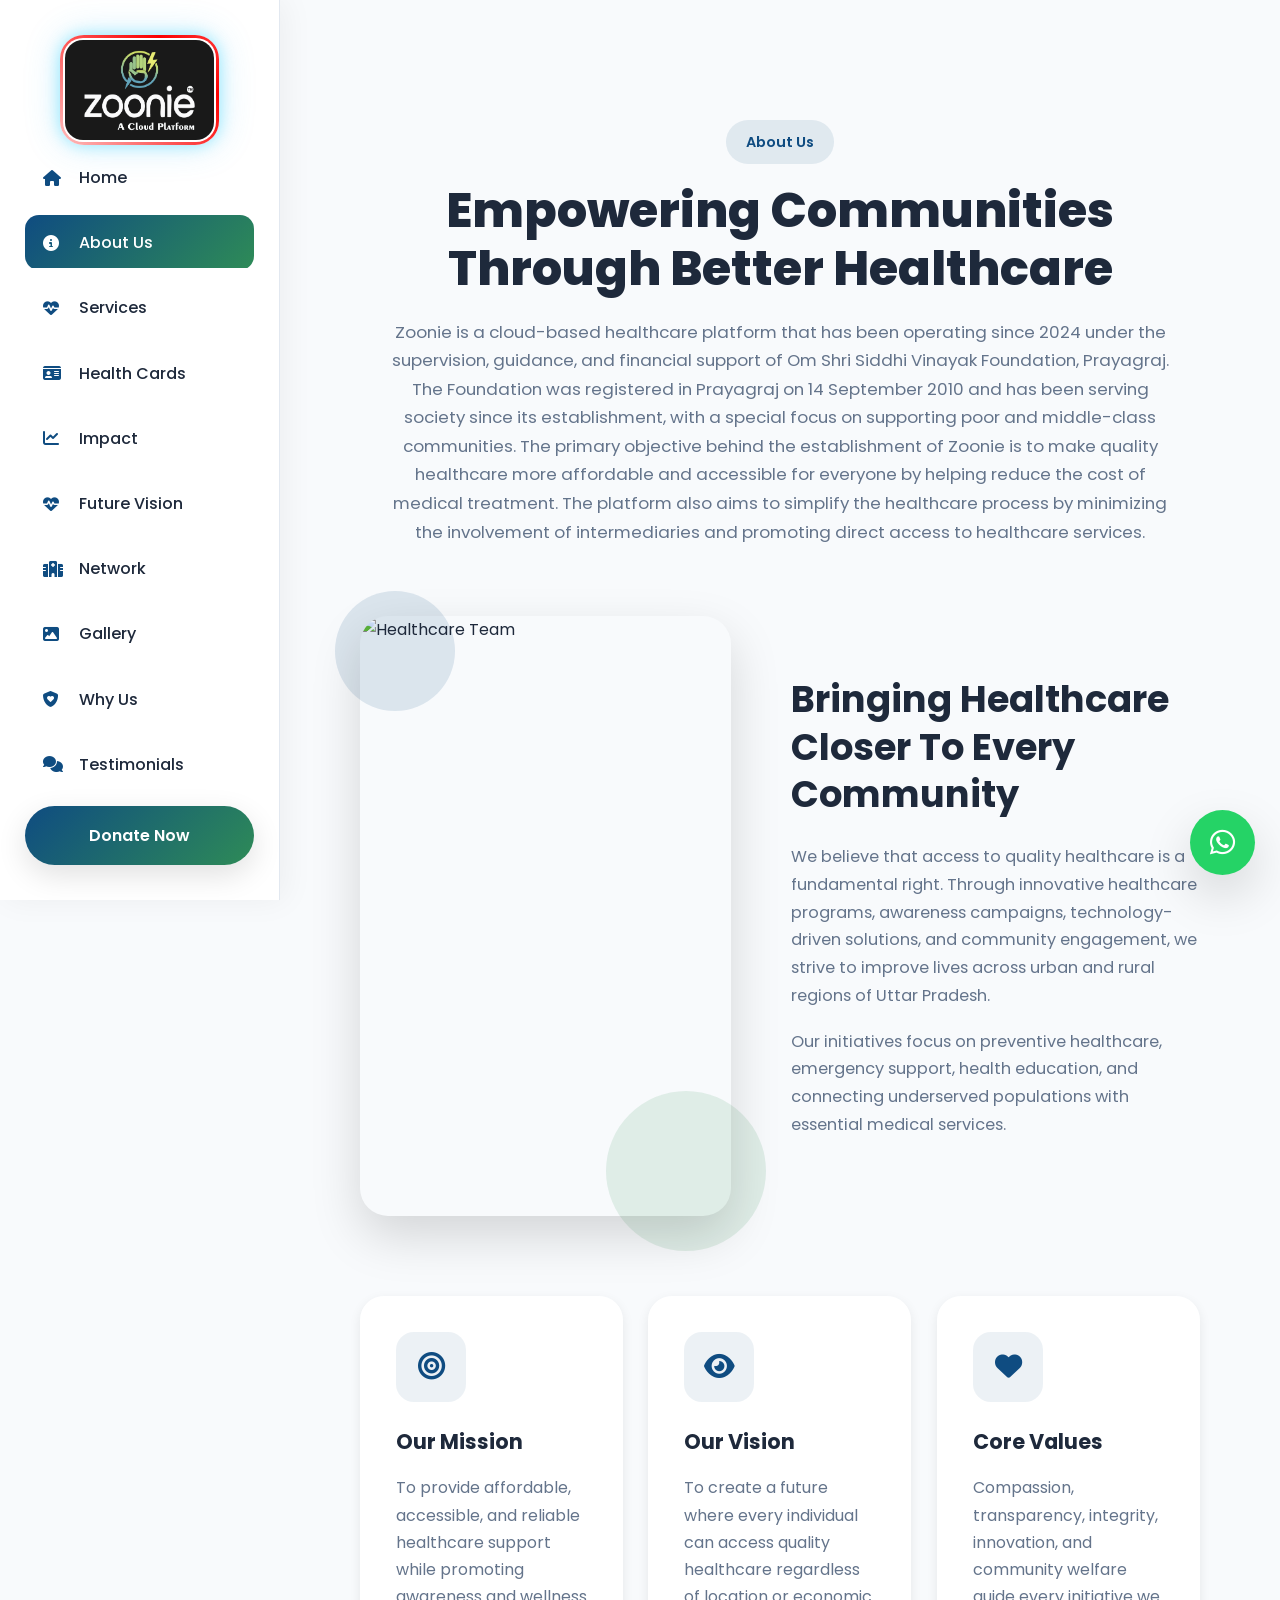
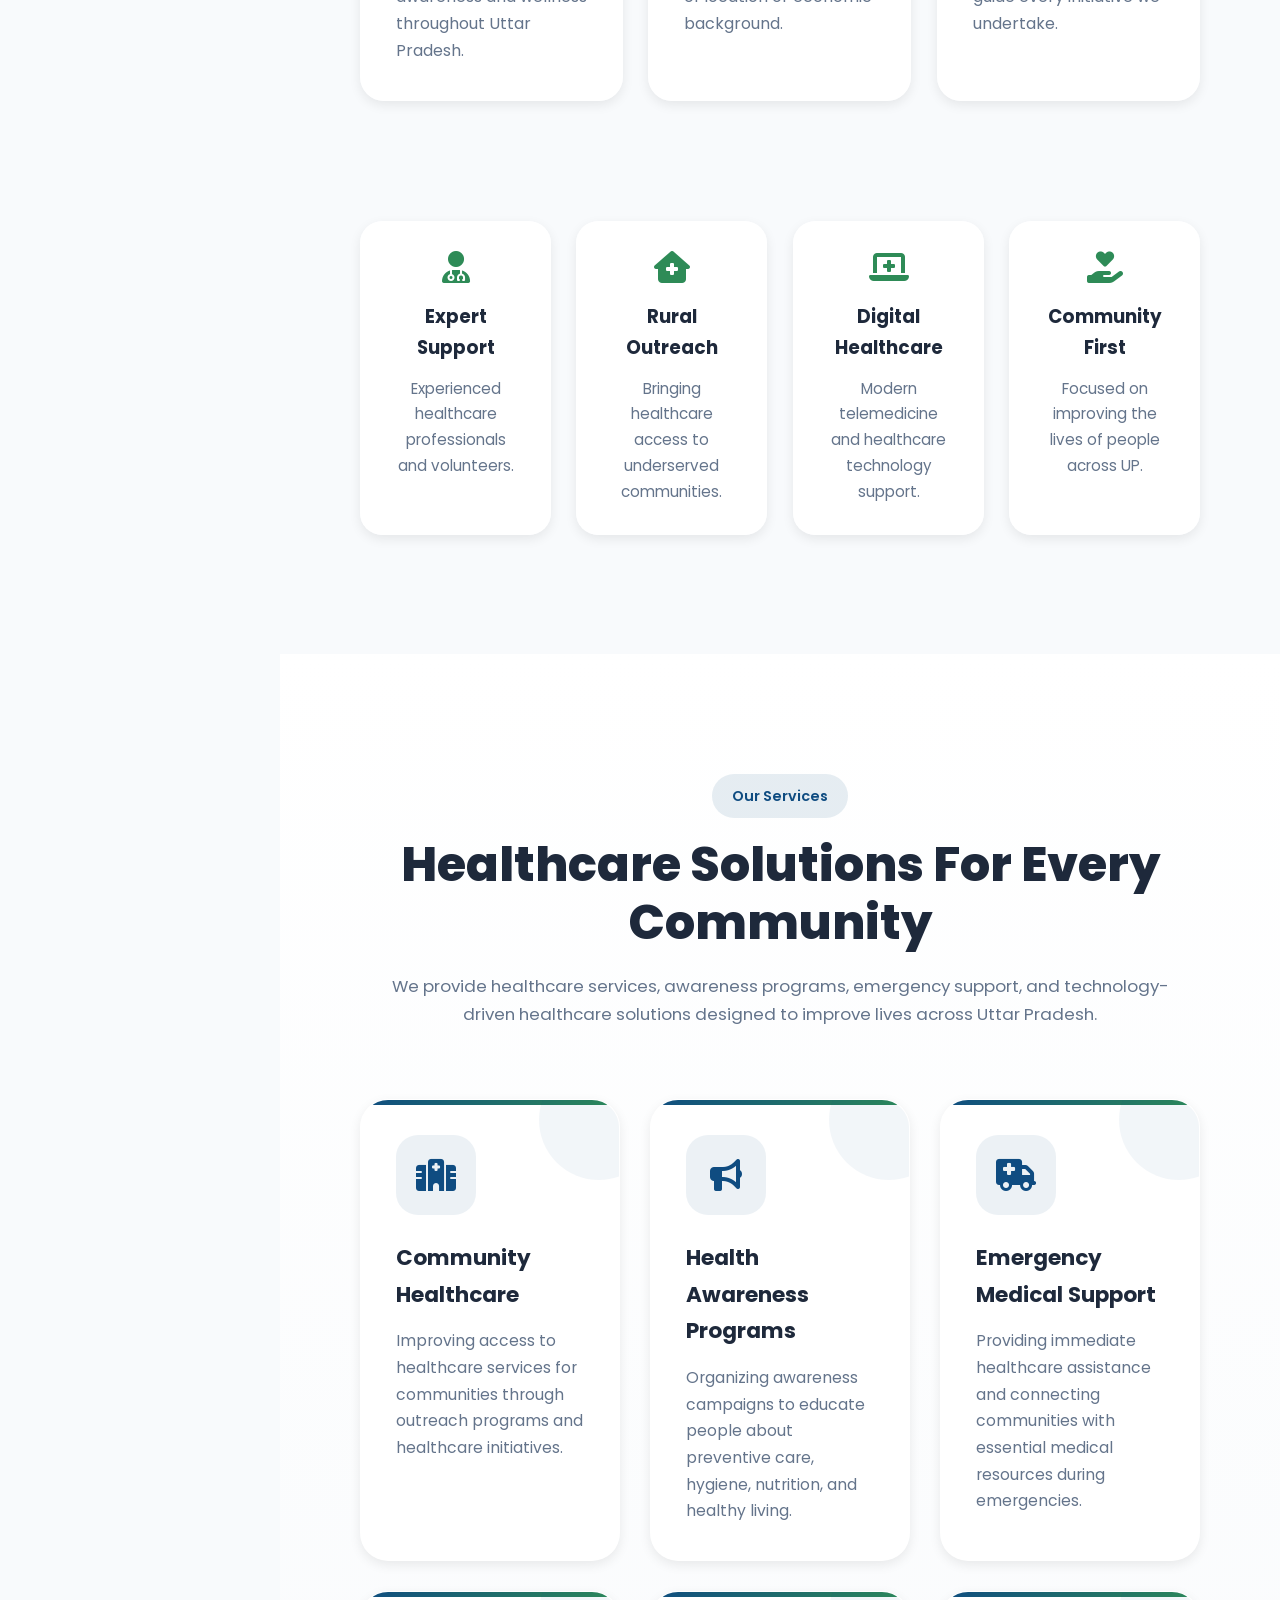
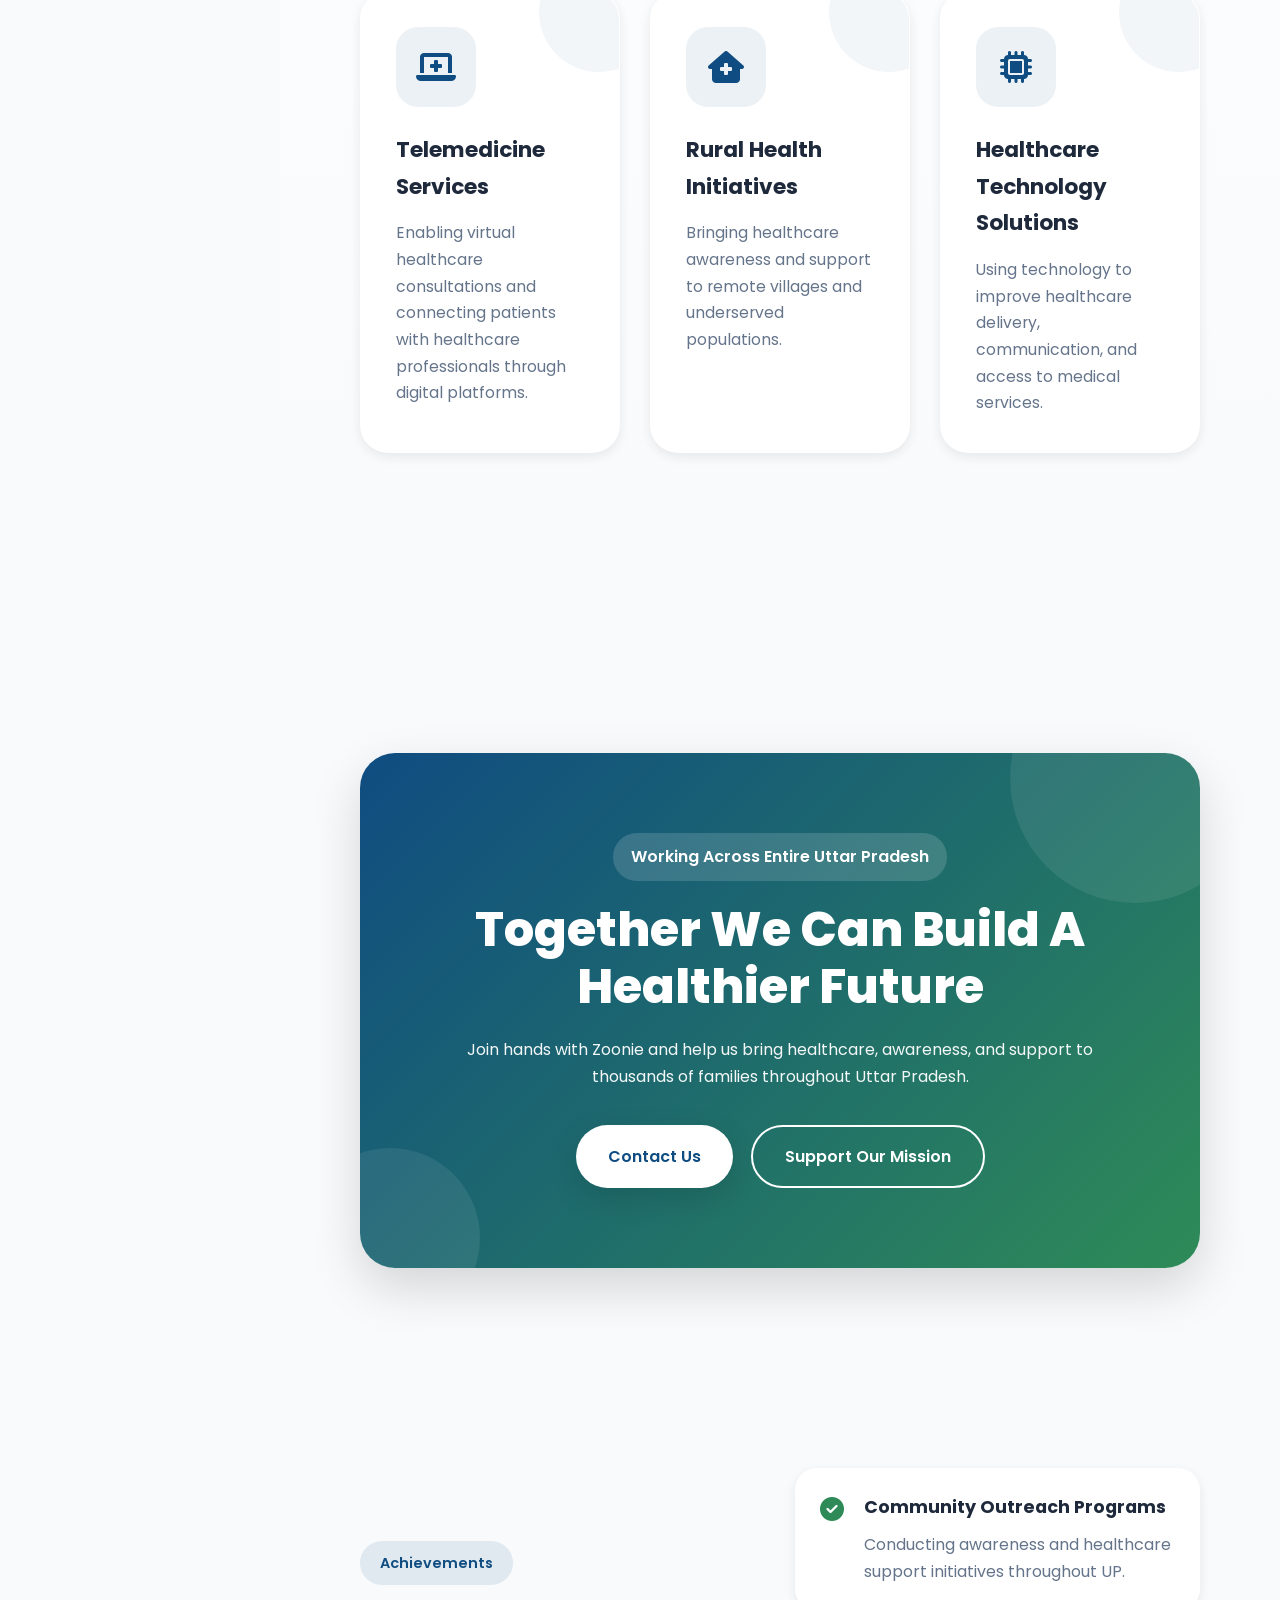
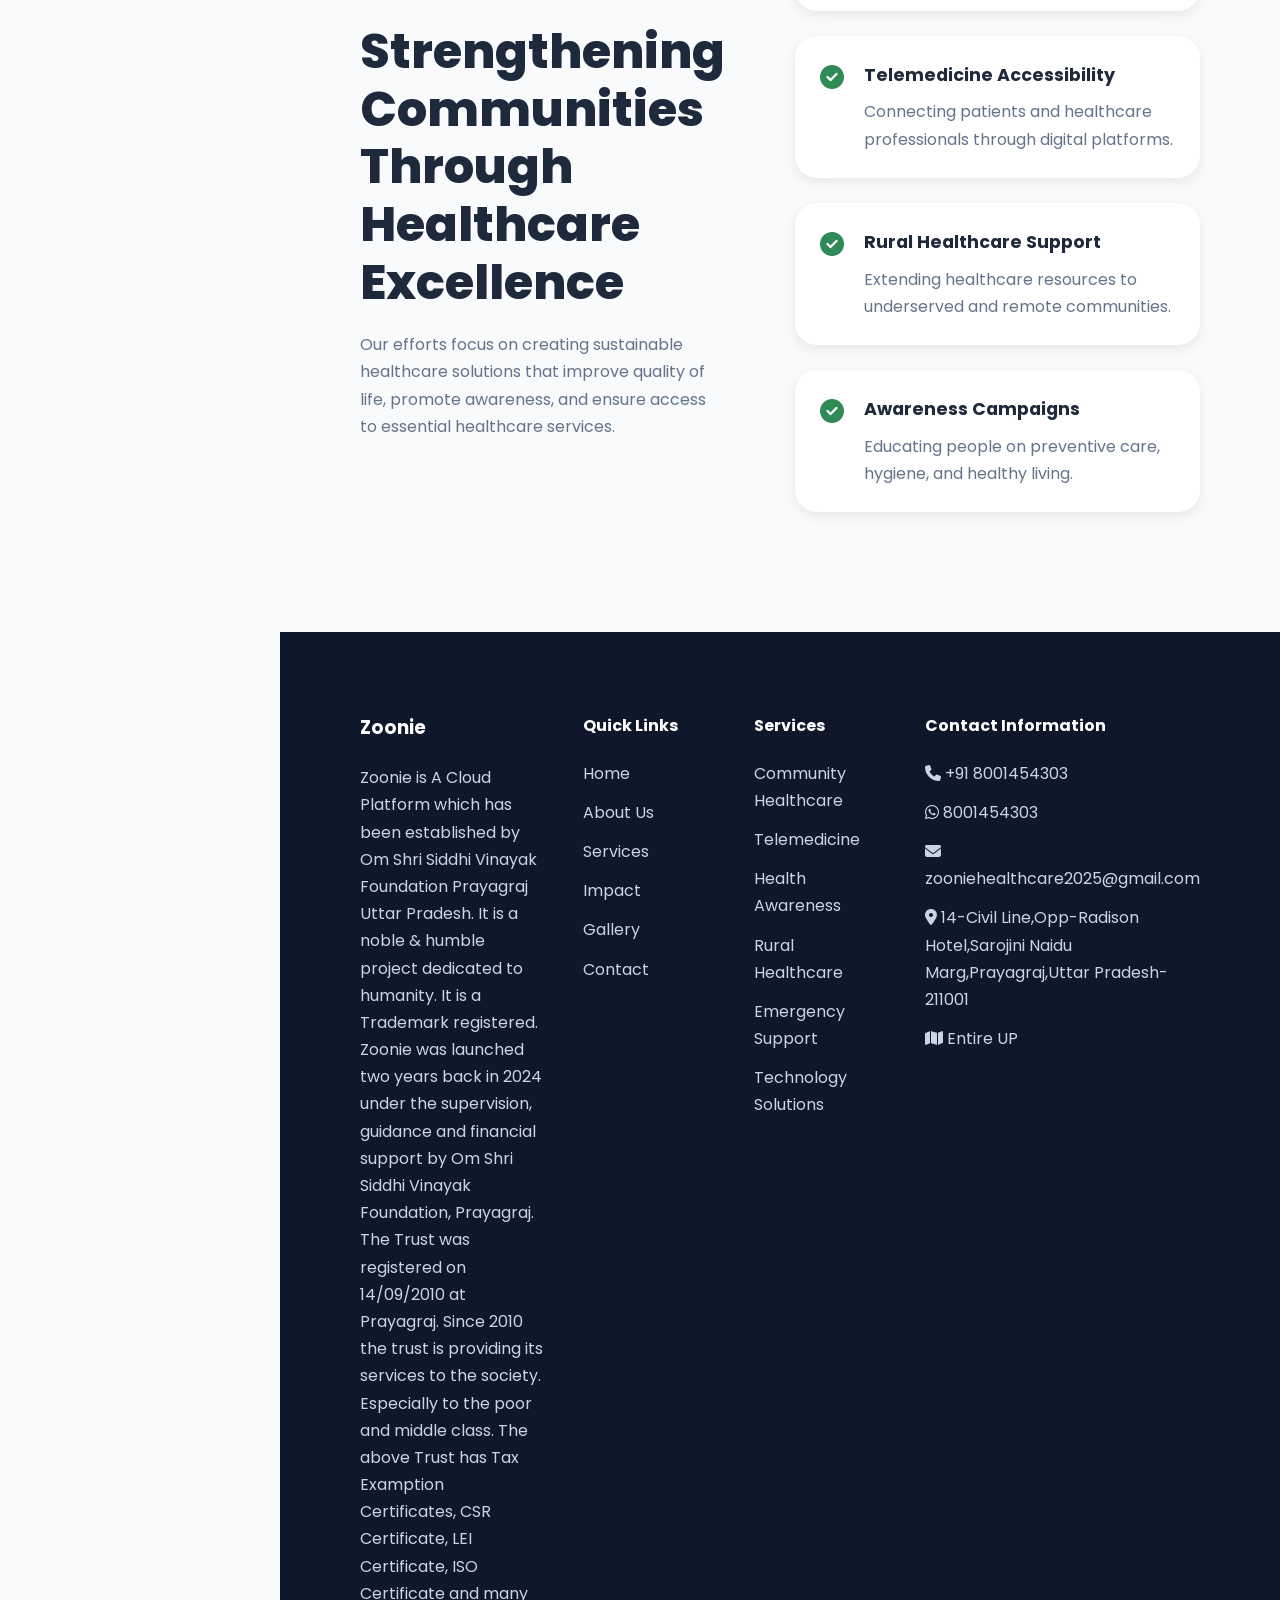
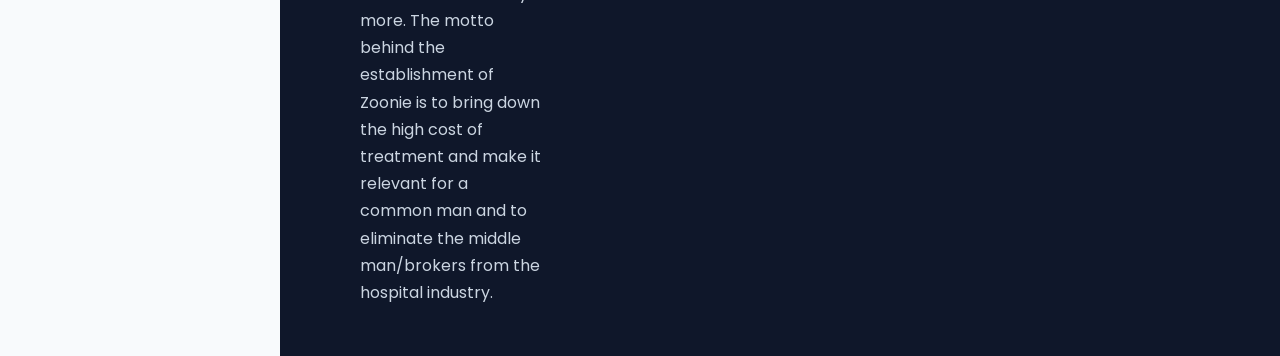
==== about.html @ acbe2850 "liveeeeeeee" ====
<!DOCTYPE html>
<html lang="en">

<head>

     <meta charset="UTF-8" />
  <meta name="viewport" content="width=device-width, initial-scale=1.0" />

  <title>About Us - Zoonie Healthcare NPO | Mission, Vision & Services in Uttar Pradesh</title>

  <meta
    name="description"
   content="Learn about Zoonie Healthcare NPO - our mission, vision, healthcare services, and community outreach across Uttar Pradesh." />

  <meta name="robots" content="index, follow" />
  <link rel="canonical" href="https://zoonieyourdomain.com/about.html" />

  <meta property="og:type" content="website" />
  <meta property="og:title" content="About Us - Zoonie Healthcare NPO" />
  <meta property="og:description" content="Healthcare NPO delivering health camps, telemedicine, rural outreach, and community support across Uttar Pradesh." />
  <meta property="og:url" content="https://yourdomain.com/about.html" />
  <meta property="og:image" content="https://yourdomain.com/assets/zoonielogo.jpeg" />

  <link rel="icon" href="assets/zoonielogo.jpeg" />

  <link rel="preconnect" href="https://fonts.googleapis.com" />
  <link rel="preconnect" href="https://fonts.gstatic.com" crossorigin />
  <link
    href="https://fonts.googleapis.com/css2?family=Poppins:wght@300;400;500;600;700;800&display=swap"
    rel="stylesheet"
  />

  <link
    rel="stylesheet"
    href="https://cdnjs.cloudflare.com/ajax/libs/font-awesome/6.6.0/css/all.min.css"
  />

  <link rel="stylesheet" href="style.css" />

</head>

<body>

<div id="loader">
  <div class="loader-content">
    <div class="loader-logo">
      <div class="loader-circle"></div>
      <img src="assets/zoonielogo.jpeg" alt="Zoonie Healthcare Logo" fetchpriority="high" />
    </div>
    <h2>Zoonie</h2>
  </div>
</div>

<button id="menuBtn">
    <i class="fas fa-bars"></i>
</button>

<div id="sidebar-root"></div>

<main class="main-content">

<section id="about" class="about section">

    <div class="section-header">

        <span class="section-tag">
            About Us
        </span>

        <h2>
            Empowering Communities Through Better Healthcare
        </h2>

        <p>
          Zoonie is a cloud-based healthcare platform that has been operating since 2024 under the supervision, guidance, and financial support of Om Shri Siddhi Vinayak Foundation, Prayagraj. The Foundation was registered in Prayagraj on 14 September 2010 and has been serving society since its establishment, with a special focus on supporting poor and middle-class communities.

The primary objective behind the establishment of Zoonie is to make quality healthcare more affordable and accessible for everyone by helping reduce the cost of medical treatment. The platform also aims to simplify the healthcare process by minimizing the involvement of intermediaries and promoting direct access to healthcare services.
        </p>

    </div>

    <div class="about-container">

        <div class="about-image">

            <img
                src="https://thumbnails.production.thenounproject.com/0RUJte_pTIJSHpq7FoJkB7kMHKA=/fit-in/1000x1000/photos.production.thenounproject.com/photos/76795c12-4614-4b2c-90dc-eddd3e97e0f7.JPG"
                alt="Healthcare Team">

        </div>

        <div class="about-content">

            <h3>
                Bringing Healthcare Closer To Every Community
            </h3>

            <p>
                We believe that access to quality healthcare is a
                fundamental right. Through innovative healthcare
                programs, awareness campaigns, technology-driven
                solutions, and community engagement, we strive to
                improve lives across urban and rural regions of
                Uttar Pradesh.
            </p>

            <p>
                Our initiatives focus on preventive healthcare,
                emergency support, health education, and connecting
                underserved populations with essential medical
                services.
            </p>

        </div>

    </div>

    <div class="mission-grid">

        <div class="mission-card">

            <div class="mission-icon">

                <i class="fas fa-bullseye"></i>

            </div>

            <h3>
                Our Mission
            </h3>

            <p>
                To provide affordable, accessible, and reliable
                healthcare support while promoting awareness and
                wellness throughout Uttar Pradesh.
            </p>

        </div>

        <div class="mission-card">

            <div class="mission-icon">

                <i class="fas fa-eye"></i>

            </div>

            <h3>
                Our Vision
            </h3>

            <p>
                To create a future where every individual can
                access quality healthcare regardless of location
                or economic background.
            </p>

        </div>

        <div class="mission-card">

            <div class="mission-icon">

                <i class="fas fa-heart"></i>

            </div>

            <h3>
                Core Values
            </h3>

            <p>
                Compassion, transparency, integrity, innovation,
                and community welfare guide every initiative we
                undertake.
            </p>

        </div>

    </div>

</section>

<section class="about-highlights">

    <div class="highlight-card">

        <i class="fas fa-user-doctor"></i>

        <h3>
            Expert Support
        </h3>

        <p>
            Experienced healthcare professionals and volunteers.
        </p>

    </div>

    <div class="highlight-card">

        <i class="fas fa-house-medical"></i>

        <h3>
            Rural Outreach
        </h3>

        <p>
            Bringing healthcare access to underserved communities.
        </p>

    </div>

    <div class="highlight-card">

        <i class="fas fa-laptop-medical"></i>

        <h3>
            Digital Healthcare
        </h3>

        <p>
            Modern telemedicine and healthcare technology support.
        </p>

    </div>

    <div class="highlight-card">

        <i class="fas fa-hand-holding-heart"></i>

        <h3>
            Community First
        </h3>

        <p>
            Focused on improving the lives of people across UP.
        </p>

    </div>

</section>

<section id="services" class="services section">

    <div class="section-header">

        <span class="section-tag">
            Our Services
        </span>

        <h2>
            Healthcare Solutions For Every Community
        </h2>

        <p>
            We provide healthcare services, awareness programs,
            emergency support, and technology-driven healthcare
            solutions designed to improve lives across Uttar Pradesh.
        </p>

    </div>

    <div class="services-grid">

        <div class="service-card">

            <div class="service-icon">

                <i class="fas fa-hospital"></i>

            </div>

            <h3>
                Community Healthcare
            </h3>

            <p>
                Improving access to healthcare services for
                communities through outreach programs and
                healthcare initiatives.
            </p>

        </div>

        <div class="service-card">

            <div class="service-icon">

                <i class="fas fa-bullhorn"></i>

            </div>

            <h3>
                Health Awareness Programs
            </h3>

            <p>
                Organizing awareness campaigns to educate people
                about preventive care, hygiene, nutrition,
                and healthy living.
            </p>

        </div>

        <div class="service-card">

            <div class="service-icon">

                <i class="fas fa-truck-medical"></i>

            </div>

            <h3>
                Emergency Medical Support
            </h3>

            <p>
                Providing immediate healthcare assistance and
                connecting communities with essential medical
                resources during emergencies.
            </p>

        </div>

        <div class="service-card">

            <div class="service-icon">

                <i class="fas fa-laptop-medical"></i>

            </div>

            <h3>
                Telemedicine Services
            </h3>

            <p>
                Enabling virtual healthcare consultations and
                connecting patients with healthcare professionals
                through digital platforms.
            </p>

        </div>

        <div class="service-card">

            <div class="service-icon">

                <i class="fas fa-house-medical"></i>

            </div>

            <h3>
                Rural Health Initiatives
            </h3>

            <p>
                Bringing healthcare awareness and support to
                remote villages and underserved populations.
            </p>

        </div>

        <div class="service-card">

            <div class="service-icon">

                <i class="fas fa-microchip"></i>

            </div>

            <h3>
                Healthcare Technology Solutions
            </h3>

            <p>
                Using technology to improve healthcare delivery,
                communication, and access to medical services.
            </p>

        </div>

    </div>

</section>

<section class="services-cta">

    <div class="services-cta-content">

        <span>
            Working Across Entire Uttar Pradesh
        </span>

        <h2>
            Together We Can Build A Healthier Future
        </h2>

        <p>
            Join hands with Zoonie and help us bring healthcare,
            awareness, and support to thousands of families
            throughout Uttar Pradesh.
        </p>

        <div class="cta-buttons">

            <a href="contact.html" class="btn primary-btn">
                Contact Us
            </a>

            <a href="index.html#donate" class="btn secondary-btn">
                Support Our Mission
            </a>

        </div>

    </div>

</section>

<section class="achievements">

    <div class="achievement-content">

        <div class="achievement-left">

            <span class="section-tag">
                Achievements
            </span>

            <h2>
                Strengthening Communities Through
                Healthcare Excellence
            </h2>

            <p>
                Our efforts focus on creating sustainable
                healthcare solutions that improve quality
                of life, promote awareness, and ensure
                access to essential healthcare services.
            </p>

        </div>

        <div class="achievement-right">

            <div class="achievement-item">

                <i class="fas fa-check-circle"></i>

                <div>

                    <h4>
                        Community Outreach Programs
                    </h4>

                    <p>
                        Conducting awareness and healthcare
                        support initiatives throughout UP.
                    </p>

                </div>

            </div>

            <div class="achievement-item">

                <i class="fas fa-check-circle"></i>

                <div>

                    <h4>
                        Telemedicine Accessibility
                    </h4>

                    <p>
                        Connecting patients and healthcare
                        professionals through digital platforms.
                    </p>

                </div>

            </div>

            <div class="achievement-item">

                <i class="fas fa-check-circle"></i>

                <div>

                    <h4>
                        Rural Healthcare Support
                    </h4>

                    <p>
                        Extending healthcare resources to
                        underserved and remote communities.
                    </p>

                </div>

            </div>

            <div class="achievement-item">

                <i class="fas fa-check-circle"></i>

                <div>

                    <h4>
                        Awareness Campaigns
                    </h4>

                    <p>
                        Educating people on preventive care,
                        hygiene, and healthy living.
                    </p>

                </div>

            </div>

        </div>

    </div>

</section>

</main>

<div id="footer-root"></div>

<script src="include.js"></script>
<script src="script.js"></script>

</body>

</html>
---- style.css ----
/* =======================================================
   GOOGLE FONT
======================================================= */

@import url("https://fonts.googleapis.com/css2?family=Poppins:wght@300;400;500;600;700;800&display=swap");

/* =======================================================
   CSS VARIABLES
======================================================= */

:root {
  --primary: #0f4c81;
  --secondary: #2e8b57;
  --accent: #f4b400;

  --bg: #f8fafc;
  --white: #ffffff;

  --text: #1e293b;
  --text-light: #64748b;

  --border: #e2e8f0;

  --gradient: linear-gradient(135deg, #0f4c81, #2e8b57);

  --shadow-sm: 0 4px 12px rgba(0, 0, 0, 0.08);

  --shadow-md: 0 10px 30px rgba(0, 0, 0, 0.12);

  --shadow-lg: 0 20px 50px rgba(0, 0, 0, 0.15);

  --radius-sm: 10px;
  --radius-md: 18px;
  --radius-lg: 28px;

  --transition: all 0.35s ease;
}

/* =======================================================
   RESET
======================================================= */

* {
  margin: 0;
  padding: 0;
  box-sizing: border-box;
}

html {
  scroll-behavior: auto;
  overflow-x: hidden;
}

body {
  font-family: "Poppins", sans-serif;

  background: var(--bg);

  color: var(--text);

  overflow-x: hidden;

  line-height: 1.7;
}

/* =======================================================
   SELECTION
======================================================= */

::selection {
  background: var(--primary);

  color: #fff;
}

/* =======================================================
   SCROLLBAR
======================================================= */

::-webkit-scrollbar {
  width: 10px;
}

::-webkit-scrollbar-track {
  background: #e8edf2;
}

::-webkit-scrollbar-thumb {
  background: var(--primary);

  border-radius: 50px;
}

::-webkit-scrollbar-thumb:hover {
  background: var(--secondary);
}

/* =======================================================
   IMAGES
======================================================= */

img {
  max-width: 100%;

  display: block;
}

/* =======================================================
   LINKS
======================================================= */

a {
  text-decoration: none;

  color: inherit;
}

/* =======================================================
   LIST
======================================================= */

ul {
  list-style: none;
}

/* =======================================================
   BUTTON
======================================================= */

button {
  border: none;

  outline: none;

  cursor: pointer;

  font-family: inherit;
}

/* =======================================================
   MAIN CONTENT
======================================================= */

.main-content {
  min-height: 100dvh;
}

/* =======================================================
   COMMON SECTION
======================================================= */

.section {
  padding: 120px 8%;
}

.section-header {
  max-width: 800px;

  margin: 0 auto 70px;

  text-align: center;
}

.section-tag {
  display: inline-block;

  padding: 10px 20px;

  border-radius: 50px;

  background: rgba(15, 76, 129, 0.1);

  color: var(--primary);

  font-size: 0.9rem;

  font-weight: 600;

  margin-bottom: 18px;
}

.section-header h2 {
  font-size: 3rem;

  line-height: 1.2;

  margin-bottom: 20px;

  font-weight: 800;

  color: var(--text);
}

.section-header p {
  color: var(--text-light);

  font-size: 1.05rem;
}

/* =======================================================
   COMMON BUTTONS
======================================================= */

.btn {
  display: inline-flex;

  align-items: center;

  justify-content: center;

  gap: 10px;

  padding: 16px 32px;

  border-radius: 50px;

  font-weight: 600;

  transition: var(--transition);
}

.primary-btn {
  background: var(--gradient);

  color: #fff;

  box-shadow: var(--shadow-md);
}

.primary-btn:hover {
  transform: translateY(-4px);
}

.secondary-btn {
  background: #fff;

  color: var(--primary);

  border: 2px solid var(--primary);
}

.secondary-btn:hover {
  background: var(--primary);

  color: #fff;
}

/* =======================================================
   GLASS EFFECT
======================================================= */

.glass {
  background: rgba(255, 255, 255, 0.15);

  backdrop-filter: blur(15px);

  border: 1px solid rgba(255, 255, 255, 0.25);
}

/* =======================================================
   CONTAINER
======================================================= */

.container {
  width: min(1200px, 100%);

  margin: auto;
}

/* =======================================================
   LOADER
======================================================= */

#loader {
  position: fixed;

  inset: 0;

  background: #fff;

  z-index: 99999;

  display: flex;

  align-items: center;

  justify-content: center;

  flex-direction: column;
}

.loader-content {
  text-align: center;
}

.loader-circle {
  width: 70px;
  height: 70px;

  border: 6px solid #dbeafe;

  border-top: 6px solid var(--primary);

  border-radius: 50%;

  animation: spin 1s linear infinite;

  margin: 0 auto 20px;
}

.loader-content h2 {
  color: var(--primary);

  margin-bottom: 8px;
}

.loader-content p {
  color: var(--text-light);
}

@keyframes spin {
  100% {
    transform: rotate(360deg);
  }
}

/* =======================================================
   MOBILE MENU BUTTON
======================================================= */

#menuBtn {
  position: fixed;

  top: 20px;

  left: 20px;

  width: 50px;

  height: 50px;

  border-radius: 50%;

  background: var(--gradient);

  color: #fff;

  z-index: 9999;

  display: none;

  box-shadow: var(--shadow-md);
}

/* =======================================================
   RESPONSIVE FOUNDATION
======================================================= */

@media (max-width: 992px) {
  .section {
    padding: 90px 6%;
  }

  .section-header h2 {
    font-size: 2.4rem;
  }
}

@media (max-width: 768px) {
  .section {
    padding: 80px 5%;
  }

  .section-header h2 {
    font-size: 2rem;
  }

  #menuBtn {
    display: flex;

    align-items: center;

    justify-content: center;
  }
}

@media (max-width: 480px) {
  .section-header h2 {
    font-size: 1.7rem;
  }

  .btn {
    width: 100%;
  }
}
/* =======================================================
   SIDEBAR
======================================================= */

.sidebar {
  position: fixed;

  top: 0;
  left: 0;

  width: 280px;
  height: 100vh;

  background: #ffffff;

  border-right: 1px solid var(--border);

  display: flex;
  flex-direction: column;

  padding: 35px 25px;

  z-index: 1000;

  box-shadow: 5px 0 30px rgba(0, 0, 0, 0.05);
}

/* =======================================================
   LOGO
======================================================= */

.logo {
  display: flex;
  justify-content: flex-end;
}
/* .logo-big{
    margin-top:30px;
    border-radius:20px;
    overflow:hidden;
}

.logo-big img{
    width:100%;
    height: 100px;
    display:block;
    border-radius:20px;
} */


.logo-big{
  
    position: relative;
    margin-top: 30px;
     margin:  auto;
    width: fit-content;
    padding: 5px;
    border-radius: 24px;
    overflow: hidden;
}

/* Animated Border */

.logo-big::before{
    content: "";
    position: absolute;
    inset: -3px;
background: linear-gradient(
    45deg,
    #fff,
    #fff,
    #fb0000,
    #fff,
    #fff
);
    background-size: 400% 400%;
    animation: borderGlow 6s linear infinite;
    z-index: 0;
    border-radius: 24px;
}

/* White Background */

.logo-big::after{
    content: "";
    position: absolute;
    inset: 3px;
    background: #fff;
    border-radius: 20px;
    z-index: 1;
}

.logo-big img{
    position: relative;
    z-index: 2;
    width: 100%;
    height: 100px;
    display: block;
    border-radius: 18px;
}

@keyframes borderGlow{
    0%{
        background-position:0% 50%;
    }
    50%{
        background-position:100% 50%;
    }
    100%{
        background-position:0% 50%;
    }
}
.logo-big{
    box-shadow:
        0 0 15px rgba(0,212,255,.35),
        0 0 35px rgba(56,189,248,.25);
}
.logo h2 {
  font-size: 2rem;

  font-weight: 800;

  color: var(--primary);

  margin-bottom: 1px;
}

.logo span {
  color: var(--text-light);

  font-size: 0.9rem;

  letter-spacing: 0.5px;
}

/* =======================================================
   NAVIGATION
======================================================= */

.sidebar-nav {
  margin-top: 5px;

  flex: 1;
  min-height: 0;

  overflow-y: auto;

  scrollbar-width: thin;

  scrollbar-color: var(--primary) transparent;
}

.sidebar-nav::-webkit-scrollbar {
  width: 4px;
}

.sidebar-nav::-webkit-scrollbar-track {
  background: transparent;
}

.sidebar-nav::-webkit-scrollbar-thumb {
  background: var(--primary);

  border-radius: 10px;
}

.sidebar-nav::-webkit-scrollbar-thumb:hover {
  background: var(--secondary);
}

.sidebar-nav ul {
  display: flex;

  flex-direction: column;

  gap: 10px;
}

.sidebar-nav ul li a {
  display: flex;

  align-items: center;

  gap: 14px;

  padding: 14px 18px;

  border-radius: 14px;

  color: var(--text);

  font-weight: 500;

  transition: var(--transition);
}

.sidebar-nav ul li a i {
  width: 22px;

  font-size: 1rem;

  color: var(--primary);
}

/* Hover */

.sidebar-nav ul li a:hover {
  background: rgba(15, 76, 129, 0.08);

  color: var(--primary);

  transform: translateX(5px);
}

/* =======================================================
   DONATE BUTTON
======================================================= */

.sidebar-top {
  flex-shrink: 0;
}

.sidebar-bottom {
  flex-shrink: 0;

  margin-top: 30px;
}

.donate-btn {
  display: flex;

  align-items: center;
  justify-content: center;

  width: 100%;

  padding: 16px;

  border-radius: 50px;

  background: var(--gradient);

  color: #fff;

  font-weight: 600;

  box-shadow: var(--shadow-md);

  transition: var(--transition);
}

.donate-btn:hover {
  transform: translateY(-4px);
}

/* =======================================================
   MAIN CONTENT OFFSET
======================================================= */

.main-content {
  margin-left: 280px;
}

/* =======================================================
   ACTIVE NAV LINK
======================================================= */

.sidebar-nav ul li a.active {
  background: var(--gradient);

  color: #fff;
}

.sidebar-nav ul li a.active i {
  color: #fff;
}

/* =======================================================
   MOBILE SIDEBAR
======================================================= */

@media (max-width: 992px) {
  .sidebar {
    left: -300px;

    transition: 0.4s ease;
  }

  .sidebar.show {
    left: 0;
  }

  .main-content {
    margin-left: 0;
  }

  .footer {
    margin-left: 0;
  }

  .sidebar {
    animation: none;
  }
}

/* =======================================================
   MOBILE OVERLAY
======================================================= */

.sidebar-overlay {
  position: fixed;

  inset: 0;

  background: rgba(0, 0, 0, 0.5);

  z-index: 999;

  opacity: 0;

  visibility: hidden;

  transition: 0.3s ease;
}

.sidebar-overlay.show {
  opacity: 1;

  visibility: visible;
}

/* =======================================================
   SIDEBAR ANIMATION
======================================================= */

.sidebar {
  animation: sidebarFade 0.7s ease;
}

@keyframes sidebarFade {
  from {
    opacity: 0;

    transform: translateX(-40px);
  }

  to {
    opacity: 1;

    transform: translateX(0);
  }
}

/* =======================================================
   LOGO HOVER
======================================================= */

.logo h2 {
  transition: var(--transition);
}

.logo:hover h2 {
  transform: scale(1.05);
}

/* =======================================================
   DONATE PULSE
======================================================= */

.donate-btn {
  animation: pulseGlow 3s infinite;
}

@keyframes pulseGlow {
  0% {
    box-shadow: 0 0 0 0 rgba(15, 76, 129, 0.4);
  }

  70% {
    box-shadow: 0 0 0 15px rgba(15, 76, 129, 0);
  }

  100% {
    box-shadow: 0 0 0 0 rgba(15, 76, 129, 0);
  }
}

/* =======================================================
   SMALL MOBILE
======================================================= */

@media (max-width: 480px) {
  .sidebar {
    width: 260px;
  }
}
/* =======================================================
   HERO SECTION
======================================================= */

.hero {
  position: relative;

  min-height: 100vh;

  display: flex;
  flex-direction: column;
  justify-content: center;

  padding: 80px 8%;

  overflow: hidden;

  background: linear-gradient(
    135deg,
    rgba(15, 76, 129, 0.06),
    rgba(46, 139, 87, 0.05)
  );
}

/* =======================================================
   HERO CONTAINER
======================================================= */

.hero-container {
  display: grid;

  grid-template-columns: 1.1fr 0.9fr;

  align-items: center;

  gap: 60px;
}

/* =======================================================
   HERO CONTENT
======================================================= */

.hero-content {
  position: relative;
  z-index: 2;
}

.hero-badge {
  display: inline-flex;

  align-items: center;

  gap: 10px;

  padding: 12px 22px;

  border-radius: 50px;

  background: rgba(15, 76, 129, 0.1);

  color: var(--primary);

  font-size: 0.9rem;

  font-weight: 600;

  margin-bottom: 25px;
}

.hero-content h1 {
  font-size: 4rem;

  line-height: 1.1;

  font-weight: 800;

  margin-bottom: 24px;

  color: var(--text);
}

.hero-content p {
  font-size: 1.1rem;

  color: var(--text-light);

  max-width: 650px;

  margin-bottom: 35px;
}

/* =======================================================
   HERO BUTTONS
======================================================= */

.hero-buttons {
  display: flex;

  flex-wrap: wrap;

  gap: 16px;
}

/* =======================================================
   HERO IMAGE
======================================================= */

.hero-image {
  position: relative;
}

.hero-image img {
  width: 100%;

  height: 650px;

  object-fit: cover;

  border-radius: 30px;

  box-shadow: var(--shadow-lg);
}

/* =======================================================
   IMAGE DECORATION
======================================================= */

.hero-image::before {
  content: "";

  position: absolute;

  width: 180px;
  height: 180px;

  background: rgba(244, 180, 0, 0.15);

  border-radius: 50%;

  top: -30px;
  right: -30px;

  z-index: -1;
}

.hero-image::after {
  content: "";

  position: absolute;

  width: 120px;
  height: 120px;

  background: rgba(46, 139, 87, 0.15);

  border-radius: 50%;

  bottom: -20px;
  left: -20px;

  z-index: -1;
}

/* =======================================================
   HERO STATS
======================================================= */

.hero-stats {
  margin-top: 70px;

  display: grid;

  grid-template-columns: repeat(4, 1fr);

  gap: 25px;
}

.stat-card {
  background: #fff;

  border-radius: 22px;

  padding: 28px;

  text-align: center;

  box-shadow: var(--shadow-sm);

  transition: var(--transition);
}

.stat-card:hover {
  transform: translateY(-8px);

  box-shadow: var(--shadow-md);
}

.stat-card h3 {
  font-size: 2rem;

  color: var(--primary);

  margin-bottom: 10px;

  font-weight: 800;
}

.stat-card p {
  color: var(--text-light);
}

/* =======================================================
   TRUST STRIP
======================================================= */

.trust-strip {
  display: grid;

  grid-template-columns: repeat(4, 1fr);

  gap: 25px;

  padding: 40px 8%;

  background: #fff;

  border-top: 1px solid var(--border);

  border-bottom: 1px solid var(--border);
}

.trust-item {
  display: flex;

  align-items: center;

  justify-content: center;

  gap: 12px;

  font-weight: 600;

  color: var(--text);
}

.trust-item i {
  color: var(--secondary);

  font-size: 1.3rem;
}

/* =======================================================
   HERO ANIMATION
======================================================= */

.hero-content {
  animation: heroLeft 1s ease;
}

.hero-image {
  animation: heroRight 1s ease;
}

@keyframes heroLeft {
  from {
    opacity: 0;

    transform: translateX(-50px);
  }

  to {
    opacity: 1;

    transform: translateX(0);
  }
}

@keyframes heroRight {
  from {
    opacity: 0;

    transform: translateX(50px);
  }

  to {
    opacity: 1;

    transform: translateX(0);
  }
}

/* =======================================================
   TABLET
======================================================= */

@media (max-width: 1100px) {
  .hero-container {
    grid-template-columns: 1fr;
  }

  .hero-content {
    text-align: center;
  }

  .hero-buttons {
    justify-content: center;
  }

  .hero-content p {
    margin-left: auto;
    margin-right: auto;
  }
}

/* =======================================================
   MOBILE
======================================================= */

@media (max-width: 768px) {
  .hero {
    padding: 100px 5% 70px;
  }

  .hero-content h1 {
    font-size: 2.7rem;
  }

  .hero-image img {
    height: 420px;
  }

  .hero-stats {
    grid-template-columns: repeat(2, 1fr);
  }

  .trust-strip {
    grid-template-columns: 1fr;
  }
}

/* =======================================================
   SMALL MOBILE
======================================================= */

@media (max-width: 480px) {
  .hero-content h1 {
    font-size: 2.2rem;
  }

  .hero-stats {
    grid-template-columns: 1fr;
  }

  .hero-buttons {
    flex-direction: column;
  }
}
/* =======================================================
   ABOUT SECTION
======================================================= */

.about {
  background: var(--bg);
}

/* =======================================================
   ABOUT CONTAINER
======================================================= */

.about-container {
  display: grid;

  grid-template-columns: 0.95fr 1.05fr;

  gap: 60px;

  align-items: center;
}

/* =======================================================
   ABOUT IMAGE
======================================================= */

.about-image {
  position: relative;
}

.about-image img {
  width: 100%;

  height: 600px;

  object-fit: cover;

  border-radius: 28px;

  box-shadow: var(--shadow-lg);
}

.about-image::before {
  content: "";

  position: absolute;

  width: 120px;
  height: 120px;

  background: rgba(15, 76, 129, 0.12);

  border-radius: 50%;

  top: -25px;
  left: -25px;

  z-index: -1;
}

.about-image::after {
  content: "";

  position: absolute;

  width: 160px;
  height: 160px;

  background: rgba(46, 139, 87, 0.12);

  border-radius: 50%;

  right: -35px;
  bottom: -35px;

  z-index: -1;
}

/* =======================================================
   ABOUT CONTENT
======================================================= */

.about-content h3 {
  font-size: 2.3rem;

  line-height: 1.3;

  margin-bottom: 24px;

  font-weight: 700;

  color: var(--text);
}

.about-content p {
  color: var(--text-light);

  margin-bottom: 18px;

  font-size: 1.02rem;
}

/* =======================================================
   MISSION GRID
======================================================= */

.mission-grid {
  margin-top: 80px;

  display: grid;

  grid-template-columns: repeat(3, 1fr);

  gap: 25px;
}

/* =======================================================
   MISSION CARD
======================================================= */

.mission-card {
  background: #fff;

  padding: 35px;

  border-radius: 24px;

  box-shadow: var(--shadow-sm);

  transition: var(--transition);

  border: 1px solid transparent;
}

.mission-card:hover {
  transform: translateY(-10px);

  box-shadow: var(--shadow-md);

  border-color: rgba(15, 76, 129, 0.15);
}

.mission-icon {
  width: 70px;
  height: 70px;

  display: flex;

  align-items: center;
  justify-content: center;

  border-radius: 18px;

  background: rgba(15, 76, 129, 0.08);

  margin-bottom: 22px;
}

.mission-icon i {
  font-size: 1.7rem;

  color: var(--primary);
}

.mission-card h3 {
  margin-bottom: 15px;

  font-size: 1.3rem;

  font-weight: 700;
}

.mission-card p {
  color: var(--text-light);
}

/* =======================================================
   ABOUT HIGHLIGHTS
======================================================= */

.about-highlights {
  padding: 0 8% 120px;

  display: grid;

  grid-template-columns: repeat(4, 1fr);

  gap: 25px;
}

/* =======================================================
   HIGHLIGHT CARD
======================================================= */

.highlight-card {
  background: #fff;

  border-radius: 22px;

  padding: 30px;

  text-align: center;

  box-shadow: var(--shadow-sm);

  transition: var(--transition);
}

.highlight-card:hover {
  transform: translateY(-8px);

  box-shadow: var(--shadow-md);
}

.highlight-card i {
  font-size: 2rem;

  color: var(--secondary);

  margin-bottom: 18px;
}

.highlight-card h3 {
  margin-bottom: 12px;

  font-size: 1.15rem;
}

.highlight-card p {
  color: var(--text-light);

  font-size: 0.95rem;
}

/* =======================================================
   GLASS FEEL
======================================================= */

.mission-card,
.highlight-card {
  background: rgba(255, 255, 255, 0.92);

  backdrop-filter: blur(12px);
}

/* =======================================================
   TABLET
======================================================= */

@media (max-width: 1100px) {
  .about-container {
    grid-template-columns: 1fr;
  }

  .about-image {
    order: -1;
  }

  .about-content {
    text-align: center;
  }

  .mission-grid {
    grid-template-columns: repeat(2, 1fr);
  }

  .about-highlights {
    grid-template-columns: repeat(2, 1fr);
  }
}

/* =======================================================
   MOBILE
======================================================= */

@media (max-width: 768px) {
  .about-image img {
    height: 450px;
  }

  .about-content h3 {
    font-size: 1.9rem;
  }

  .mission-grid {
    grid-template-columns: 1fr;
  }

  .about-highlights {
    grid-template-columns: 1fr;

    padding: 0 5% 80px;
  }
}

/* =======================================================
   SMALL MOBILE
======================================================= */

@media (max-width: 480px) {
  .about-content h3 {
    font-size: 1.6rem;
  }

  .mission-card {
    padding: 28px;
  }

  .highlight-card {
    padding: 24px;
  }
}
/* =======================================================
   SERVICES SECTION
======================================================= */

.services {
  background: linear-gradient(180deg, #ffffff, #f8fafc);
}

/* =======================================================
   SERVICES GRID
======================================================= */

.services-grid {
  display: grid;

  grid-template-columns: repeat(3, 1fr);

  gap: 30px;
}

/* =======================================================
   SERVICE CARD
======================================================= */

.service-card {
  position: relative;

  background: #fff;

  padding: 35px;

  border-radius: 28px;

  overflow: hidden;

  box-shadow: var(--shadow-sm);

  transition: var(--transition);

  border: 1px solid transparent;
}

.service-card:hover {
  transform: translateY(-12px);

  box-shadow: var(--shadow-lg);

  border-color: rgba(15, 76, 129, 0.12);
}

/* =======================================================
   TOP GRADIENT BAR
======================================================= */

.service-card::before {
  content: "";

  position: absolute;

  top: 0;
  left: 0;

  width: 100%;
  height: 5px;

  background: var(--gradient);
}

/* =======================================================
   SERVICE ICON
======================================================= */

.service-icon {
  width: 80px;
  height: 80px;

  display: flex;

  align-items: center;
  justify-content: center;

  border-radius: 22px;

  background: rgba(15, 76, 129, 0.08);

  margin-bottom: 25px;

  transition: var(--transition);
}

.service-card:hover .service-icon {
  background: var(--gradient);
}

.service-icon i {
  font-size: 2rem;

  color: var(--primary);

  transition: var(--transition);
}

.service-card:hover .service-icon i {
  color: #fff;
}

/* =======================================================
   SERVICE CONTENT
======================================================= */

.service-card h3 {
  font-size: 1.35rem;

  margin-bottom: 15px;

  font-weight: 700;

  color: var(--text);
}

.service-card p {
  color: var(--text-light);

  font-size: 0.98rem;
}

/* =======================================================
   FLOATING SHAPE
======================================================= */

.service-card::after {
  content: "";

  position: absolute;

  width: 120px;
  height: 120px;

  background: rgba(15, 76, 129, 0.05);

  border-radius: 50%;

  top: -40px;
  right: -40px;

  transition: var(--transition);
}

.service-card:hover::after {
  transform: scale(1.3);
}

/* =======================================================
   SERVICES CTA
======================================================= */

.services-cta {
  margin-top: 100px;

  padding: 80px 8%;
}

.services-cta-content {
  position: relative;

  overflow: hidden;

  padding: 80px;

  border-radius: 35px;

  text-align: center;

  background: var(--gradient);

  color: #fff;

  box-shadow: var(--shadow-lg);
}

/* Decorative Shapes */

.services-cta-content::before {
  content: "";

  position: absolute;

  width: 250px;
  height: 250px;

  background: rgba(255, 255, 255, 0.08);

  border-radius: 50%;

  top: -100px;
  right: -60px;
}

.services-cta-content::after {
  content: "";

  position: absolute;

  width: 180px;
  height: 180px;

  background: rgba(255, 255, 255, 0.08);

  border-radius: 50%;

  left: -60px;
  bottom: -60px;
}

/* =======================================================
   CTA TEXT
======================================================= */

.services-cta-content span {
  display: inline-block;

  padding: 10px 18px;

  border-radius: 50px;

  background: rgba(255, 255, 255, 0.15);

  margin-bottom: 20px;

  font-weight: 600;
}

.services-cta-content h2 {
  font-size: 3rem;

  line-height: 1.2;

  margin-bottom: 20px;

  font-weight: 800;
}

.services-cta-content p {
  max-width: 800px;

  margin: 0 auto 35px;

  opacity: 0.95;
}

/* =======================================================
   CTA BUTTONS
======================================================= */

.cta-buttons {
  display: flex;

  justify-content: center;

  gap: 18px;
}

.services-cta .primary-btn {
  background: #fff;

  color: var(--primary);
}

.services-cta .secondary-btn {
  background: transparent;

  border: 2px solid #fff;

  color: #fff;
}

.services-cta .secondary-btn:hover {
  background: #fff;

  color: var(--primary);
}

/* =======================================================
   TABLET
======================================================= */

@media (max-width: 1100px) {
  .services-grid {
    grid-template-columns: repeat(2, 1fr);
  }

  .services-cta-content h2 {
    font-size: 2.3rem;
  }
}

/* =======================================================
   MOBILE
======================================================= */

@media (max-width: 768px) {
  .services-grid {
    grid-template-columns: 1fr;
  }

  .services-cta {
    padding: 60px 5%;
  }

  .services-cta-content {
    padding: 50px 30px;
  }

  .services-cta-content h2 {
    font-size: 1.9rem;
  }

  .cta-buttons {
    flex-direction: column;
  }
}

/* =======================================================
   SMALL MOBILE
======================================================= */

@media (max-width: 480px) {
  .service-card {
    padding: 28px;
  }

  .service-icon {
    width: 70px;
    height: 70px;
  }

  .service-icon i {
    font-size: 1.7rem;
  }
}
/* =======================================================
   IMPACT SECTION
======================================================= */

.impact {
  background: var(--bg);
}

/* =======================================================
   IMPACT GRID
======================================================= */

.impact-grid {
  display: grid;

  grid-template-columns: repeat(4, 1fr);

  gap: 30px;
}

/* =======================================================
   IMPACT CARD
======================================================= */

.impact-card {
  background: #fff;

  padding: 35px 25px;

  text-align: center;

  border-radius: 28px;

  box-shadow: var(--shadow-sm);

  transition: var(--transition);

  position: relative;

  overflow: hidden;
}

.impact-card:hover {
  transform: translateY(-10px);

  box-shadow: var(--shadow-lg);
}

/* =======================================================
   IMPACT ICON
======================================================= */

.impact-icon {
  width: 80px;
  height: 80px;

  margin: 0 auto 20px;

  border-radius: 50%;

  display: flex;

  align-items: center;
  justify-content: center;

  background: rgba(15, 76, 129, 0.08);
}

.impact-icon i {
  font-size: 2rem;

  color: var(--primary);
}

/* =======================================================
   COUNTER
======================================================= */

.impact-card h3 {
  font-size: 3rem;

  font-weight: 800;

  color: var(--primary);

  margin-bottom: 10px;
}

.impact-card p {
  color: var(--text-light);

  font-weight: 500;
}

/* Decorative Shape */

.impact-card::before {
  content: "";

  position: absolute;

  width: 120px;
  height: 120px;

  border-radius: 50%;

  background: rgba(15, 76, 129, 0.04);

  top: -40px;
  right: -40px;
}

/* =======================================================
   ACHIEVEMENTS SECTION
======================================================= */

.achievements {
  padding: 120px 8%;
}

.achievement-content {
  display: grid;

  grid-template-columns: 0.9fr 1.1fr;

  gap: 70px;

  align-items: center;
}

/* =======================================================
   LEFT SIDE
======================================================= */

.achievement-left h2 {
  font-size: 3rem;

  line-height: 1.2;

  margin: 20px 0;

  font-weight: 800;
}

.achievement-left p {
  color: var(--text-light);
}

/* =======================================================
   RIGHT SIDE
======================================================= */

.achievement-right {
  display: flex;

  flex-direction: column;

  gap: 25px;
}

.achievement-item {
  display: flex;

  gap: 20px;

  align-items: flex-start;

  padding: 25px;

  background: #fff;

  border-radius: 22px;

  box-shadow: var(--shadow-sm);

  transition: var(--transition);
}

.achievement-item:hover {
  transform: translateX(10px);
}

.achievement-item i {
  color: var(--secondary);

  font-size: 1.5rem;

  margin-top: 4px;
}

.achievement-item h4 {
  margin-bottom: 8px;

  font-size: 1.1rem;
}

.achievement-item p {
  color: var(--text-light);
}

/* =======================================================
   COVERAGE SECTION
======================================================= */

.coverage-section {
  padding: 120px 8%;
}

.coverage-content {
  background: var(--gradient);

  color: #fff;

  text-align: center;

  padding: 90px 60px;

  border-radius: 35px;

  position: relative;

  overflow: hidden;

  box-shadow: var(--shadow-lg);
}

/* Decorative Elements */

.coverage-content::before {
  content: "";

  position: absolute;

  width: 250px;
  height: 250px;

  border-radius: 50%;

  background: rgba(255, 255, 255, 0.08);

  top: -120px;
  right: -80px;
}

.coverage-content::after {
  content: "";

  position: absolute;

  width: 180px;
  height: 180px;

  border-radius: 50%;

  background: rgba(255, 255, 255, 0.08);

  bottom: -80px;
  left: -60px;
}

/* =======================================================
   COVERAGE TEXT
======================================================= */

.coverage-content h2 {
  font-size: 3rem;

  margin: 20px 0;

  line-height: 1.2;

  font-weight: 800;
}

.coverage-content p {
  max-width: 850px;

  margin: 0 auto 35px;

  opacity: 0.95;
}

/* =======================================================
   BADGES
======================================================= */

.coverage-badges {
  display: flex;

  flex-wrap: wrap;

  justify-content: center;

  gap: 15px;
}

.coverage-badges span {
  padding: 12px 22px;

  border-radius: 50px;

  background: rgba(255, 255, 255, 0.15);

  backdrop-filter: blur(8px);

  font-size: 0.95rem;

  font-weight: 500;
}

/* =======================================================
   TABLET
======================================================= */

@media (max-width: 1100px) {
  .impact-grid {
    grid-template-columns: repeat(2, 1fr);
  }

  .achievement-content {
    grid-template-columns: 1fr;
  }

  .achievement-left {
    text-align: center;
  }
}

/* =======================================================
   MOBILE
======================================================= */

@media (max-width: 768px) {
  .impact-grid {
    grid-template-columns: 1fr;
  }

  .achievement-left h2 {
    font-size: 2rem;
  }

  .coverage-content {
    padding: 60px 25px;
  }

  .coverage-content h2 {
    font-size: 2rem;
  }
}

/* =======================================================
   SMALL MOBILE
======================================================= */

@media (max-width: 480px) {
  .impact-card h3 {
    font-size: 2.3rem;
  }

  .coverage-badges {
    flex-direction: column;
  }
}
/* =======================================================
   GALLERY SECTION
======================================================= */

.gallery {
  background: #ffffff;
}

/* =======================================================
   GALLERY GRID
======================================================= */

.gallery-grid {
  display: grid;

  grid-template-columns: repeat(4, 1fr);

  gap: 20px;

  grid-auto-flow: dense;
}

/* =======================================================
   GALLERY ITEM
======================================================= */

.gallery-item {
  position: relative;

  overflow: hidden;

  border-radius: 24px;

  cursor: pointer;

  box-shadow: var(--shadow-sm);
}

/* Masonry Effect */

.gallery-item:nth-child(1) {
  grid-column: span 2;
  grid-row: span 2;
}

.gallery-item:nth-child(5) {
  grid-column: span 2;
}

/* =======================================================
   GALLERY IMAGE
======================================================= */

.gallery-item img {
  width: 100%;

  height: 100%;

  min-height: 280px;

  object-fit: cover;

  transition: transform 0.7s ease;
}

.gallery-item:hover img {
  transform: scale(1.08);
}

/* =======================================================
   OVERLAY
======================================================= */

.gallery-overlay {
  position: absolute;

  inset: 0;

  display: flex;

  flex-direction: column;

  justify-content: flex-end;

  padding: 25px;

  background: linear-gradient(
    to top,
    rgba(0, 0, 0, 0.75),
    rgba(0, 0, 0, 0.15),
    transparent
  );

  color: #fff;

  opacity: 0;

  transition: var(--transition);
}

.gallery-item:hover .gallery-overlay {
  opacity: 1;
}

.gallery-overlay h3 {
  font-size: 1.25rem;

  margin-bottom: 8px;

  transform: translateY(20px);

  transition: 0.4s ease;
}

.gallery-overlay p {
  font-size: 0.95rem;

  opacity: 0.9;

  transform: translateY(20px);

  transition: 0.5s ease;
}

.gallery-item:hover .gallery-overlay h3,
.gallery-item:hover .gallery-overlay p {
  transform: translateY(0);
}

/* =======================================================
   GALLERY CTA
======================================================= */

.gallery-cta {
  padding: 120px 8%;
}

.gallery-cta-content {
  text-align: center;

  background: #fff;

  border-radius: 35px;

  padding: 80px;

  box-shadow: var(--shadow-lg);

  position: relative;

  overflow: hidden;
}

/* Decorative Shapes */

.gallery-cta-content::before {
  content: "";

  position: absolute;

  width: 220px;
  height: 220px;

  border-radius: 50%;

  background: rgba(15, 76, 129, 0.05);

  top: -100px;
  right: -80px;
}

.gallery-cta-content::after {
  content: "";

  position: absolute;

  width: 180px;
  height: 180px;

  border-radius: 50%;

  background: rgba(46, 139, 87, 0.06);

  left: -60px;
  bottom: -60px;
}

.gallery-cta-content h2 {
  font-size: 3rem;

  line-height: 1.2;

  margin: 20px 0;

  font-weight: 800;
}

.gallery-cta-content p {
  max-width: 800px;

  margin: 0 auto 35px;

  color: var(--text-light);
}

/* =======================================================
   HOVER EFFECT
======================================================= */

.gallery-cta-content:hover {
  transform: translateY(-4px);

  transition: var(--transition);
}

/* =======================================================
   TABLET
======================================================= */

@media (max-width: 1100px) {
  .gallery-grid {
    grid-template-columns: repeat(2, 1fr);
  }

  .gallery-cta-content h2 {
    font-size: 2.3rem;
  }
}

/* =======================================================
   MOBILE
======================================================= */

@media (max-width: 768px) {
  .gallery-grid {
    grid-template-columns: 1fr;
  }

  .gallery-item:nth-child(1),
  .gallery-item:nth-child(5) {
    grid-column: auto;
    grid-row: auto;
  }

  .gallery-cta {
    padding: 80px 5%;
  }

  .gallery-cta-content {
    padding: 50px 25px;
  }

  .gallery-cta-content h2 {
    font-size: 2rem;
  }
}

/* =======================================================
   SMALL MOBILE
======================================================= */

@media (max-width: 480px) {
  .gallery-item img {
    min-height: 220px;
  }

  .gallery-overlay {
    padding: 18px;
  }

  .gallery-overlay h3 {
    font-size: 1.05rem;
  }
}
/* =======================================================
   WHY CHOOSE US SECTION
======================================================= */

.why-us {
  background: linear-gradient(180deg, #f8fafc, #ffffff);
}

/* =======================================================
   WHY GRID
======================================================= */

.why-grid {
  display: grid;

  grid-template-columns: repeat(3, 1fr);

  gap: 30px;
}

/* =======================================================
   WHY CARD
======================================================= */

.why-card {
  background: #fff;

  padding: 35px;

  border-radius: 28px;

  box-shadow: var(--shadow-sm);

  transition: var(--transition);

  position: relative;

  overflow: hidden;
}

.why-card:hover {
  transform: translateY(-12px);

  box-shadow: var(--shadow-lg);
}

/* =======================================================
   TOP BORDER EFFECT
======================================================= */

.why-card::before {
  content: "";

  position: absolute;

  top: 0;
  left: 0;

  width: 100%;
  height: 5px;

  background: var(--gradient);
}

/* =======================================================
   WHY ICON
======================================================= */

.why-icon {
  width: 80px;
  height: 80px;

  display: flex;

  align-items: center;
  justify-content: center;

  border-radius: 22px;

  background: rgba(15, 76, 129, 0.08);

  margin-bottom: 24px;

  transition: var(--transition);
}

.why-card:hover .why-icon {
  background: var(--gradient);
}

.why-icon i {
  font-size: 2rem;

  color: var(--primary);

  transition: var(--transition);
}

.why-card:hover .why-icon i {
  color: #fff;
}

/* =======================================================
   WHY CONTENT
======================================================= */

.why-card h3 {
  font-size: 1.3rem;

  margin-bottom: 15px;

  font-weight: 700;
}

.why-card p {
  color: var(--text-light);
}

/* Decorative Shape */

.why-card::after {
  content: "";

  position: absolute;

  width: 130px;
  height: 130px;

  border-radius: 50%;

  background: rgba(15, 76, 129, 0.04);

  right: -40px;
  top: -40px;
}

/* =======================================================
   TRUST BANNER
======================================================= */

.trust-banner {
  padding: 120px 8%;
}

.trust-banner-content {
  background: var(--gradient);

  color: #fff;

  padding: 80px;

  border-radius: 35px;

  display: grid;

  grid-template-columns: 0.9fr 1.1fr;

  gap: 60px;

  align-items: center;

  position: relative;

  overflow: hidden;

  box-shadow: var(--shadow-lg);
}

/* Decorative Elements */

.trust-banner-content::before {
  content: "";

  position: absolute;

  width: 280px;
  height: 280px;

  border-radius: 50%;

  background: rgba(255, 255, 255, 0.08);

  top: -120px;
  right: -80px;
}

.trust-banner-content::after {
  content: "";

  position: absolute;

  width: 200px;
  height: 200px;

  border-radius: 50%;

  background: rgba(255, 255, 255, 0.08);

  left: -80px;
  bottom: -80px;
}

/* =======================================================
   TRUST LEFT
======================================================= */

.trust-left h2 {
  font-size: 3rem;

  line-height: 1.2;

  margin: 20px 0;

  font-weight: 800;
}

.trust-left p {
  opacity: 0.95;
}

/* =======================================================
   TRUST POINTS
======================================================= */

.trust-right {
  display: flex;

  flex-direction: column;

  gap: 18px;
}

.trust-point {
  display: flex;

  align-items: center;

  gap: 15px;

  padding: 18px 22px;

  border-radius: 18px;

  background: rgba(255, 255, 255, 0.12);

  backdrop-filter: blur(8px);
}

.trust-point i {
  color: var(--accent);

  font-size: 1.2rem;
}

.trust-point span {
  font-weight: 500;
}

/* =======================================================
   TABLET
======================================================= */

@media (max-width: 1100px) {
  .why-grid {
    grid-template-columns: repeat(2, 1fr);
  }

  .trust-banner-content {
    grid-template-columns: 1fr;

    text-align: center;
  }

  .trust-left h2 {
    font-size: 2.4rem;
  }
}

/* =======================================================
   MOBILE
======================================================= */

@media (max-width: 768px) {
  .why-grid {
    grid-template-columns: 1fr;
  }

  .trust-banner {
    padding: 80px 5%;
  }

  .trust-banner-content {
    padding: 50px 30px;
  }

  .trust-left h2 {
    font-size: 2rem;
  }
}

/* =======================================================
   SMALL MOBILE
======================================================= */

@media (max-width: 480px) {
  .why-card {
    padding: 28px;
  }

  .why-icon {
    width: 70px;
    height: 70px;
  }

  .why-icon i {
    font-size: 1.7rem;
  }

  .trust-point {
    flex-direction: column;

    text-align: center;
  }
}
/* =======================================================
   TESTIMONIALS SECTION
======================================================= */

.testimonials {
  background: #ffffff;
}

/* =======================================================
   TESTIMONIAL WRAPPER
======================================================= */

.testimonial-wrapper {
  display: flex;

  align-items: center;

  justify-content: center;

  gap: 25px;

  margin-top: 30px;
}

/* =======================================================
   TESTIMONIAL SLIDER
======================================================= */

.testimonial-slider {
  width: 100%;
  max-width: 900px;
  position: relative;
  min-height: 320px;
  overflow: hidden;
}

.testimonial-card {
  display: none;
  width: 100%;
  box-sizing: border-box;
  background: #fff;
  padding: 45px;
  border-radius: 30px;
  box-shadow: var(--shadow-lg);
  border: 1px solid rgba(15, 76, 129, 0.08);
}

.testimonial-card.active {
  display: block;
  animation: fadeSlide 0.5s ease;
}

/* =======================================================
   STARS
======================================================= */

.testimonial-stars {
  margin-bottom: 25px;
}

.testimonial-stars i {
  color: var(--accent);

  margin-right: 4px;
}

/* =======================================================
   TESTIMONIAL TEXT
======================================================= */

.testimonial-card p {
  font-size: 1.1rem;

  color: var(--text);

  line-height: 1.9;

  margin-bottom: 30px;
}

/* =======================================================
   USER AREA
======================================================= */

.testimonial-user {
  display: flex;

  align-items: center;

  gap: 18px;
}

.testimonial-avatar {
  width: 65px;
  height: 65px;

  border-radius: 50%;

  background: var(--gradient);

  display: flex;

  align-items: center;
  justify-content: center;
}

.testimonial-avatar i {
  color: #fff;

  font-size: 1.4rem;
}

.testimonial-user h4 {
  margin-bottom: 4px;

  font-size: 1.1rem;
}

.testimonial-user span {
  color: var(--text-light);

  font-size: 0.95rem;
}

/* =======================================================
   NAV BUTTONS
======================================================= */

.testimonial-btn {
  width: 55px;
  height: 55px;

  border-radius: 50%;

  background: #fff;

  box-shadow: var(--shadow-sm);

  transition: var(--transition);
}

.testimonial-btn:hover {
  background: var(--gradient);

  color: #fff;
}

.testimonial-btn i {
  font-size: 1rem;
}

/* =======================================================
   DOTS
======================================================= */

.testimonial-dots {
  display: flex;

  justify-content: center;

  gap: 10px;

  margin-top: 35px;
}

.dot {
  width: 12px;
  height: 12px;

  border-radius: 50%;

  background: #dbe4ec;

  cursor: pointer;

  transition: var(--transition);
}

.dot.active {
  width: 30px;

  border-radius: 50px;

  background: var(--primary);
}

/* =======================================================
   DONATION CTA
======================================================= */

.donation-cta {
  position: relative;

  margin-top: 120px;

  padding: 120px 8%;

  background: url("https://images.unsplash.com/photo-1576091160399-112ba8d25d1f?auto=format&fit=crop&w=1600&q=80")
    center/cover no-repeat;

  overflow: hidden;
}

/* =======================================================
   DONATION OVERLAY
======================================================= */

.donation-overlay {
  position: absolute;

  inset: 0;

  background: linear-gradient(rgba(15, 76, 129, 0.9), rgba(46, 139, 87, 0.85));
}

/* =======================================================
   DONATION CONTENT
======================================================= */

.donation-content {
  position: relative;

  z-index: 2;

  max-width: 900px;

  margin: auto;

  text-align: center;

  color: #fff;
}

.donation-content h2 {
  font-size: 3.2rem;

  line-height: 1.2;

  margin: 20px 0;

  font-weight: 800;
}

.donation-content p {
  max-width: 750px;

  margin: 0 auto 35px;

  opacity: 0.95;
}

/* =======================================================
   DONATION BUTTONS
======================================================= */

.donation-buttons {
  display: flex;

  justify-content: center;

  gap: 18px;
}

.donation-cta .primary-btn {
  background: #fff;

  color: var(--primary);
}

.donation-cta .secondary-btn {
  background: transparent;

  border: 2px solid #fff;

  color: #fff;
}

.donation-cta .secondary-btn:hover {
  background: #fff;

  color: var(--primary);
}

/* =======================================================
   ANIMATION
======================================================= */

@keyframes fadeSlide {
  from {
    opacity: 0;

    transform: translateY(15px);
  }

  to {
    opacity: 1;

    transform: translateY(0);
  }
}

/* =======================================================
   TABLET
======================================================= */

@media (max-width: 1100px) {
  .donation-content h2 {
    font-size: 2.5rem;
  }
}

/* =======================================================
   MOBILE
======================================================= */

@media (max-width: 768px) {
  .testimonial-wrapper {
    flex-direction: column;
  }

  .testimonial-card {
    padding: 30px;
  }

  .donation-cta {
    padding: 90px 5%;
  }

  .donation-content h2 {
    font-size: 2rem;
  }

  .donation-buttons {
    flex-direction: column;
  }
}

/* =======================================================
   SMALL MOBILE
======================================================= */

@media (max-width: 480px) {
  .testimonial-card {
    padding: 25px;
  }

  .testimonial-card p {
    font-size: 1rem;
  }

  .testimonial-user {
    flex-direction: column;

    text-align: center;
  }
}
/* =======================================================
   CONTACT SECTION
======================================================= */

.contact {
  background: var(--bg);
}

.contact-container {
  /* display: grid; */

  grid-template-columns: 0.9fr 1.1fr;

  gap: 40px;

  align-items: center;
}

/* =======================================================
   CONTACT INFO
======================================================= */

.contact-info {
  display: grid;

  gap: 20px;
}

.contact-card {
  display: flex;

  align-items: center;

  gap: 18px;

  background: #fff;

  padding: 24px;

  border-radius: 22px;

  box-shadow: var(--shadow-sm);

  transition: var(--transition);
}

.contact-card:hover {
  transform: translateY(-5px);

  box-shadow: var(--shadow-md);
}

.contact-icon {
  width: 60px;
  height: 60px;

  border-radius: 18px;

  display: flex;

  align-items: center;
  justify-content: center;

  background: rgba(15, 76, 129, 0.08);
}

.contact-icon i {
  font-size: 1.4rem;

  color: var(--primary);
}

.contact-card h3 {
  margin-bottom: 4px;

  font-size: 1rem;
}

.contact-card p {
  color: var(--text-light);

  word-break: break-word;
}

/* =======================================================
   CONTACT FORM
======================================================= */

.contact-form-wrapper {
  background: #fff;

  padding: 35px;

  border-radius: 30px;

  box-shadow: var(--shadow-md);
}

.contact-form {
  display: flex;

  flex-direction: column;

  gap: 18px;
}

.form-group input,
.form-group textarea {
  width: 100%;

  padding: 16px 18px;

  border: 1px solid var(--border);

  border-radius: 16px;

  outline: none;

  font-family: inherit;

  transition: var(--transition);
}

.form-group input:focus,
.form-group textarea:focus {
  border-color: var(--primary);

  box-shadow: 0 0 0 4px rgba(15, 76, 129, 0.08);
}

/* =======================================================
   MAP SECTION
======================================================= */

.map-section {
  padding: 120px 8%;
}

.map-content {
  text-align: center;

  margin-bottom: 40px;
}

.map-placeholder {
  min-height: 350px;

  background: #fff;

  border-radius: 30px;

  display: flex;

  flex-direction: column;

  justify-content: center;

  align-items: center;

  box-shadow: var(--shadow-md);

  text-align: center;
}

.map-placeholder i {
  font-size: 4rem;

  color: var(--primary);

  margin-bottom: 20px;
}

.map-placeholder h3 {
  margin-bottom: 10px;
}

/* =======================================================
   SOCIAL CONNECT
======================================================= */

.social-connect {
  padding: 0 8% 120px;
}

.social-content {
  background: var(--gradient);

  color: #fff;

  text-align: center;

  padding: 70px;

  border-radius: 30px;

  box-shadow: var(--shadow-lg);
}

.social-content h2 {
  font-size: 2.8rem;

  margin: 20px 0;
}

.social-icons {
  display: flex;

  justify-content: center;

  gap: 18px;

  margin-top: 30px;
}

.social-icons a {
  width: 60px;
  height: 60px;

  border-radius: 50%;

  display: flex;

  align-items: center;
  justify-content: center;

  background: rgba(255, 255, 255, 0.15);

  backdrop-filter: blur(8px);

  transition: var(--transition);
}

.social-icons a:hover {
  background: #fff;

  color: var(--primary);

  transform: translateY(-5px);
}

/* =======================================================
   FOOTER
======================================================= */

.footer {
  background: #0f172a;

  color: #fff;
}

@media (min-width: 993px) {
  .footer {
    margin-left: 280px;
  }
}

.footer-container {
  display: grid;

  grid-template-columns: 1.4fr 1fr 1fr 1.2fr;

  gap: 40px;

  padding: 80px 8% 50px;
}

.footer-column h3,
.footer-column h4 {
  margin-bottom: 20px;
}

.footer-column p {
  color: #cbd5e1;
}

.footer-column ul {
  display: flex;

  flex-direction: column;

  gap: 12px;
}

.footer-column ul li {
  color: #cbd5e1;
}

.footer-column ul li a {
  transition: var(--transition);
}

.footer-column ul li a:hover {
  color: #fff;

  padding-left: 5px;
}

.footer-social {
  display: flex;

  gap: 12px;

  margin-top: 25px;
}

.footer-social a {
  width: 42px;
  height: 42px;

  border-radius: 50%;

  display: flex;

  align-items: center;
  justify-content: center;

  background: rgba(255, 255, 255, 0.08);

  transition: var(--transition);
}

.footer-social a:hover {
  background: var(--primary);
}

/* =======================================================
   FOOTER BOTTOM
======================================================= */

.footer-bottom {
  border-top: 1px solid rgba(255, 255, 255, 0.08);

  padding: 25px;

  text-align: center;

  color: #cbd5e1;
}

/* =======================================================
   WHATSAPP BUTTON
======================================================= */

.whatsapp-btn {
  position: fixed;

  right: 25px;

  bottom: 25px;

  width: 65px;
  height: 65px;

  border-radius: 50%;

  display: flex;

  align-items: center;
  justify-content: center;

  background: #25d366;

  color: #fff;

  font-size: 1.8rem;

  z-index: 999;

  box-shadow: var(--shadow-lg);

  transition: var(--transition);
}

.whatsapp-btn:hover {
  transform: scale(1.08);
}

/* =======================================================
   BACK TO TOP
======================================================= */

#backToTop {
  position: fixed;

  right: 25px;

  bottom: 105px;

  width: 55px;
  height: 55px;

  border-radius: 50%;

  background: var(--primary);

  color: #fff;

  display: flex;

  align-items: center;
  justify-content: center;

  box-shadow: var(--shadow-md);

  opacity: 0;

  visibility: hidden;

  transition: var(--transition);

  z-index: 998;
}

#backToTop.show {
  opacity: 1;

  visibility: visible;
}

/* =======================================================
   RESPONSIVE
======================================================= */

@media (max-width: 1100px) {
  .contact-container {
    grid-template-columns: 1fr;
  }

  .footer-container {
    grid-template-columns: repeat(2, 1fr);
  }
}

@media (max-width: 768px) {
  .map-section {
    padding: 80px 5%;
  }

  .social-connect {
    padding: 0 5% 80px;
  }

  .social-content {
    padding: 50px 25px;
  }

  .social-content h2 {
    font-size: 2rem;
  }

  .footer-container {
    grid-template-columns: 1fr;
  }

  .footer-container {
    padding: 60px 5% 40px;
  }

  .footer-column ul li {
    word-break: break-word;
  }

  .footer-column p {
    font-size: 0.95rem;
  }
}

@media (max-width: 480px) {
  .contact-form-wrapper {
    padding: 25px;
  }

  .social-icons {
    flex-wrap: wrap;
  }

  .whatsapp-btn {
    width: 58px;
    height: 58px;
  }
}
/* =======================================================
   REVEAL ANIMATION BASE
======================================================= */

.reveal {
  opacity: 0;

  transform: translateY(60px);

  transition: all 0.8s ease;
}

.reveal.active {
  opacity: 1;

  transform: translateY(0);
}

/* =======================================================
   REVEAL LEFT
======================================================= */

.reveal-left {
  opacity: 0;

  transform: translateX(-60px);

  transition: all 0.8s ease;
}

.reveal-left.active {
  opacity: 1;

  transform: translateX(0);
}

/* =======================================================
   REVEAL RIGHT
======================================================= */

.reveal-right {
  opacity: 0;

  transform: translateX(60px);

  transition: all 0.8s ease;
}

.reveal-right.active {
  opacity: 1;

  transform: translateX(0);
}

/* =======================================================
   FADE IN
======================================================= */

.fade-in {
  opacity: 0;

  transition: opacity 0.8s ease;
}

.fade-in.active {
  opacity: 1;
}

/* =======================================================
   FLOAT ANIMATION
======================================================= */

.float {
  animation: floatAnimation 5s ease-in-out infinite;
}

@keyframes floatAnimation {
  0% {
    transform: translateY(0px);
  }

  50% {
    transform: translateY(-12px);
  }

  100% {
    transform: translateY(0px);
  }
}

/* =======================================================
   SECTION HOVER IMPROVEMENT
======================================================= */

.mission-card,
.highlight-card,
.service-card,
.impact-card,
.why-card,
.contact-card {
  will-change: transform;
}

/* =======================================================
   IMAGE SMOOTHNESS
======================================================= */

.gallery-item img,
.hero-image img,
.about-image img {
  backface-visibility: hidden;

  transform: translateZ(0);
}

/* =======================================================
   SECTION SPACING POLISH
======================================================= */

section {
  position: relative;
}

/* =======================================================
   ACTIVE NAVIGATION IMPROVEMENT
======================================================= */

.sidebar-nav a {
  position: relative;
}

.sidebar-nav a::after {
  content: "";

  position: absolute;

  left: 0;
  bottom: 0;

  width: 0;

  height: 2px;

  background: var(--primary);

  transition: width 0.3s ease;
}

.sidebar-nav a:hover::after {
  width: 100%;
}

.sidebar-nav a.active::after {
  width: 100%;

  background: #fff;
}

/* =======================================================
   BUTTON SHINE EFFECT
======================================================= */

.primary-btn {
  position: relative;

  overflow: hidden;
}

.primary-btn::before {
  content: "";

  position: absolute;

  top: 0;
  left: -100%;

  width: 100%;
  height: 100%;

  background: linear-gradient(
    90deg,
    transparent,
    rgba(255, 255, 255, 0.25),
    transparent
  );

  transition: 0.7s ease;
}

.primary-btn:hover::before {
  left: 100%;
}

/* =======================================================
   CARD BORDER GLOW
======================================================= */

.service-card:hover,
.why-card:hover,
.mission-card:hover {
  box-shadow: 0 15px 40px rgba(15, 76, 129, 0.12);
}

/* =======================================================
   COUNTER EMPHASIS
======================================================= */

.counter {
  letter-spacing: 1px;
}

/* =======================================================
   FOOTER LINK EFFECT
======================================================= */

.footer-column ul li {
  transition: var(--transition);
}

.footer-column ul li:hover {
  transform: translateX(5px);
}

/* =======================================================
   SOCIAL ICON EFFECT
======================================================= */

.social-icons a,
.footer-social a {
  position: relative;

  overflow: hidden;
}

.social-icons a::before,
.footer-social a::before {
  content: "";

  position: absolute;

  inset: 0;

  background: rgba(255, 255, 255, 0.15);

  transform: scale(0);

  border-radius: 50%;

  transition: 0.4s ease;
}

.social-icons a:hover::before,
.footer-social a:hover::before {
  transform: scale(1.8);
}

/* =======================================================
   TEXT GRADIENT UTILITY
======================================================= */

.gradient-text {
  background: var(--gradient);

  -webkit-background-clip: text;

  -webkit-text-fill-color: transparent;
}

/* =======================================================
   CUSTOM SHADOW UTILITIES
======================================================= */

.shadow-sm {
  box-shadow: var(--shadow-sm);
}

.shadow-md {
  box-shadow: var(--shadow-md);
}

.shadow-lg {
  box-shadow: var(--shadow-lg);
}

/* =======================================================
   SMOOTH TRANSITIONS
======================================================= */

a,
button,
input,
textarea,
.card,
img {
  transition: var(--transition);
}

/* =======================================================
   PERFORMANCE
======================================================= */

.hero,
.about,
.services,
.impact,
.gallery,
.why-us,
.contact {
  contain: layout paint;
}

/* =======================================================
   ACCESSIBILITY
======================================================= */

button:focus,
a:focus,
input:focus,
textarea:focus {
  outline: 2px solid var(--primary);

  outline-offset: 3px;
}

/* =======================================================
   FINAL MOBILE FIXES
======================================================= */

@media (max-width: 768px) {
  .section-header {
    margin-bottom: 50px;
  }

  .section-header p {
    font-size: 0.95rem;
  }

  .section-tag {
    font-size: 0.8rem;
  }
}

@media (max-width: 480px) {
  html {
    font-size: 15px;
  }

  .section {
    padding: 70px 5%;
  }
}
/* LIGHTBOX */

#lightbox {
  position: fixed;

  inset: 0;

  background: rgba(0, 0, 0, 0.9);

  display: flex;

  justify-content: center;

  align-items: center;

  z-index: 99999;

  opacity: 0;

  visibility: hidden;

  transition: 0.3s;
}

#lightbox.show {
  opacity: 1;

  visibility: visible;
}

#lightbox img {
  max-width: 90%;

  max-height: 85vh;

  border-radius: 15px;
}

#lightbox-close {
  position: absolute;

  top: 20px;

  right: 30px;

  color: #fff;

  font-size: 40px;

  cursor: pointer;
}
/* SCROLL PROGRESS */

#scroll-progress {
  position: fixed;

  top: 0;
  left: 0;

  height: 4px;

  width: 0;

  background: var(--gradient);

  z-index: 999999;
}

/* RIPPLE EFFECT */

.btn {
  position: relative;

  overflow: hidden;
}

.ripple {
  position: absolute;

  width: 20px;
  height: 20px;

  background: rgba(255, 255, 255, 0.5);

  border-radius: 50%;

  transform: translate(-50%, -50%);

  animation: rippleEffect 0.3s linear;
}

@keyframes rippleEffect {
  from {
    width: 0;
    height: 0;

    opacity: 1;
  }

  to {
    width: 300px;
    height: 300px;

    opacity: 0;
  }
}
/* =======================================================
   HEALTH CARDS SECTION
======================================================= */

.health-cards {
  background: linear-gradient(180deg, #ffffff, #f8fafc);
}

/* =======================================================
   CARD GRID
======================================================= */

.cards-grid {
  display: grid;

  grid-template-columns: repeat(2, 1fr);

  gap: 35px;

  margin-top: 50px;
}

/* =======================================================
   CARD BASE
======================================================= */

.membership-card {
  position: relative;

  overflow: hidden;

  border-radius: 30px;

  padding: 40px;

  color: #fff;

  transition: 0.4s ease;

  box-shadow: 0 15px 40px rgba(0, 0, 0, 0.12);
}

.membership-card:hover {
  transform: translateY(-15px);
}

/* =======================================================
   CARD TITLE
======================================================= */

.membership-card h3 {
  font-size: 2rem;

  margin-bottom: 15px;

  font-weight: 800;
}

.price {
  font-size: 2rem;

  font-weight: 700;

  margin-bottom: 25px;
}

/* =======================================================
   FEATURES
======================================================= */

.membership-card ul {
  margin-bottom: 30px;
}

.membership-card ul li {
  padding: 10px 0;

  font-size: 1rem;

  border-bottom: 1px solid rgba(255, 255, 255, 0.15);
}

/* =======================================================
   BUTTON
======================================================= */

.details-btn {
  padding: 14px 28px;

  border: none;

  border-radius: 50px;

  background: #fff;

  cursor: pointer;

  font-weight: 700;

  transition: 0.3s;
}

.details-btn:hover {
  transform: scale(1.05);
}

/* =======================================================
   PLATINUM
======================================================= */

.platinum {
  background: linear-gradient(135deg, #0f4c81, #08345a);
}

.platinum .details-btn {
  color: #0f4c81;
}

/* =======================================================
   PREMIUM
======================================================= */

.premium {
  background: linear-gradient(135deg, #2e8b57, #1e6e42);
}

.premium .details-btn {
  color: #2e8b57;
}

/* =======================================================
   PRAGATHI
======================================================= */

.pragathi {
  background: linear-gradient(135deg, #c2185b, #8e1042);
}

.pragathi .details-btn {
  color: #c2185b;
}

/* =======================================================
   CREDIT
======================================================= */

.credit {
  background: linear-gradient(135deg, #6a1b9a, #4a126d);
}

.credit .details-btn {
  color: #6a1b9a;
}

/* =======================================================
   SHINE EFFECT
======================================================= */

.membership-card::before {
  content: "";

  position: absolute;

  top: 0;

  left: -100%;

  width: 100%;

  height: 100%;

  background: linear-gradient(
    90deg,
    transparent,
    rgba(255, 255, 255, 0.15),
    transparent
  );

  transition: 0.8s;
}

.membership-card:hover::before {
  left: 100%;
}

/* =======================================================
   DECORATIVE CIRCLE
======================================================= */

.membership-card::after {
  content: "";

  position: absolute;

  width: 180px;

  height: 180px;

  border-radius: 50%;

  background: rgba(255, 255, 255, 0.08);

  top: -60px;

  right: -60px;
}

/* =======================================================
   MOST POPULAR BADGE
======================================================= */

.popular-badge {
  position: absolute;

  top: 20px;

  right: -35px;

  padding: 10px 50px;

  background: #f4b400;

  color: #111;

  font-size: 0.8rem;

  font-weight: 800;

  transform: rotate(45deg);

  box-shadow: 0 5px 15px rgba(0, 0, 0, 0.2);
}

/* =======================================================
   RESPONSIVE
======================================================= */

@media (max-width: 992px) {
  .cards-grid {
    grid-template-columns: 1fr;
  }
}

@media (max-width: 768px) {
  .membership-card {
    padding: 30px;
  }

  .membership-card h3 {
    font-size: 1.6rem;
  }

  .price {
    font-size: 1.6rem;
  }
}
/* =======================================================
   MODAL SYSTEM
======================================================= */

.modal-overlay {
  position: fixed;

  inset: 0;

  background: rgba(0, 0, 0, 0.75);

  display: flex;

  align-items: center;

  justify-content: center;

  z-index: 99999;

  opacity: 0;

  visibility: hidden;

  transition: 0.3s;
}

.modal-overlay.show {
  opacity: 1;

  visibility: visible;
}

.card-modal {
  display: none;

  width: 90%;

  max-width: 700px;

  max-height: 85vh;

  overflow-y: auto;

  background: #fff;

  padding: 40px;

  border-radius: 25px;

  position: relative;

  animation: modalPop 0.3s ease;
}

.card-modal.active {
  display: block;
}

.card-modal h2 {
  color: #0f4c81;

  margin-bottom: 20px;
}

.card-modal p {
  margin-bottom: 20px;

  line-height: 1.8;
}

.card-modal ul li {
  margin-bottom: 10px;
}

.close-modal {
  position: absolute;

  top: 15px;

  right: 20px;

  font-size: 35px;

  cursor: pointer;
}
.modal-highlight {
  margin-top: 25px;

  padding: 20px;

  border-radius: 15px;

  background: linear-gradient(135deg, #c2185b, #8e1042);

  color: #fff;

  text-align: center;
}

.modal-highlight strong {
  display: block;

  font-size: 1.2rem;

  margin-bottom: 10px;
}
@media (max-width: 768px) {
  .card-modal {
    width: 95%;

    max-height: 80vh;

    padding: 25px;
  }
}
@keyframes modalPop {
  from {
    transform: scale(0.8);

    opacity: 0;
  }

  to {
    transform: scale(1);

    opacity: 1;
  }
}
/* =======================================================
   HEALTHCARE NETWORK
======================================================= */

.healthcare-network {
  background: linear-gradient(180deg, #f8fafc, #ffffff);
}

/* =======================================================
   NETWORK STATS
======================================================= */

.network-stats {
  display: grid;

  grid-template-columns: repeat(4, 1fr);

  gap: 25px;

  margin-bottom: 60px;
}

.network-stat {
  background: #fff;

  padding: 30px;

  border-radius: 25px;

  text-align: center;

  box-shadow: var(--shadow-sm);

  transition: 0.3s;
}

.network-stat:hover {
  transform: translateY(-8px);

  box-shadow: var(--shadow-md);
}

.network-stat h3 {
  font-size: 2.5rem;

  color: var(--primary);

  margin-bottom: 10px;

  font-weight: 800;
}

.network-stat p {
  color: var(--text-light);
}

/* =======================================================
   NETWORK GRID
======================================================= */

.network-grid {
  display: grid;

  grid-template-columns: repeat(3, 1fr);

  gap: 30px;
}

/* =======================================================
   PARTNER CARD
======================================================= */

.partner-card {
  background: #fff;

  padding: 30px;

  border-radius: 25px;

  box-shadow: var(--shadow-sm);

  transition: 0.4s ease;

  position: relative;

  overflow: hidden;
}

.partner-card:hover {
  transform: translateY(-10px);

  box-shadow: var(--shadow-lg);
}

/* Top Gradient Line */

.partner-card::before {
  content: "";

  position: absolute;

  top: 0;
  left: 0;

  width: 100%;
  height: 5px;

  background: var(--gradient);
}

/* =======================================================
   BADGE
======================================================= */

.partner-badge {
  display: inline-block;

  padding: 8px 16px;

  border-radius: 50px;

  background: rgba(15, 76, 129, 0.1);

  color: var(--primary);

  font-size: 0.8rem;

  font-weight: 700;

  margin-bottom: 15px;
}

/* =======================================================
   CARD CONTENT
======================================================= */

.partner-card h3 {
  font-size: 1.2rem;

  margin-bottom: 12px;

  line-height: 1.4;
}

.partner-card p {
  color: var(--text-light);

  margin-bottom: 20px;
}

/* =======================================================
   CALL BUTTON
======================================================= */

.partner-card a {
  display: inline-block;

  padding: 12px 22px;

  border-radius: 50px;

  background: var(--gradient);

  color: #fff;

  font-weight: 600;

  transition: 0.3s;
}

.partner-card a:hover {
  transform: translateY(-3px);
}

/* =======================================================
   VIEW ALL BUTTON
======================================================= */
.network-body {
  flex: 1;

  overflow-y: auto;

  padding: 0 35px 35px;
}
.network-btn-wrap {
  text-align: center;

  margin-top: 50px;
}

/* =======================================================
   RESPONSIVE
======================================================= */

@media (max-width: 1100px) {
  .network-grid {
    grid-template-columns: repeat(2, 1fr);
  }

  .network-stats {
    grid-template-columns: repeat(2, 1fr);
  }
}

@media (max-width: 768px) {
  .network-grid {
    grid-template-columns: 1fr;
  }

  .network-stats {
    grid-template-columns: 1fr;
  }
}

/* =======================================================
   NETWORK MODAL
======================================================= */

.network-modal {
  position: fixed;

  inset: 0;

  background: rgba(0, 0, 0, 0.75);

  z-index: 999999;

  display: flex;

  justify-content: center;

  align-items: center;

  opacity: 0;

  visibility: hidden;

  transition: 0.3s;
}

.network-modal.show {
  opacity: 1;

  visibility: visible;
}

/* =======================================================
   MODAL CONTENT
======================================================= */

.network-modal-content {
  width: 95%;

  max-width: 1200px;

  height: 90vh;

  background: #fff;

  border-radius: 25px;

  display: flex;

  flex-direction: column;

  position: relative;

  overflow: hidden;
}

/* =======================================================
   CLOSE BUTTON
======================================================= */

.network-close {
  position: absolute;

  top: 15px;

  right: 25px;

  font-size: 40px;

  cursor: pointer;

  z-index: 10;
}

/* =======================================================
   HEADER
======================================================= */

.network-modal-header {
  padding: 35px;

  border-bottom: 1px solid var(--border);
}

.network-modal-header h2 {
  color: var(--primary);

  margin-bottom: 10px;
}

/* =======================================================
   SEARCH
======================================================= */

.network-search {
  padding: 20px 35px;
}

.network-search input {
  width: 100%;

  padding: 15px 20px;

  border: 1px solid var(--border);

  border-radius: 50px;

  outline: none;
}

/* =======================================================
   TABS
======================================================= */

.network-tabs {
  display: flex;

  gap: 10px;

  padding: 0 35px 25px;
}

.network-tab {
  padding: 12px 25px;

  border-radius: 50px;

  background: #f1f5f9;

  cursor: pointer;
}

.network-tab.active {
  background: var(--gradient);

  color: #fff;
}

/* =======================================================
   TAB CONTENT
======================================================= */
.network-tab-content {
  display: none;

  flex: 1;

  overflow-y: auto;

  min-height: 0;

  padding: 0 35px 35px;
  max-height: 60vh;
}

.network-tab-content.active {
  display: block;

  height: 100%;
}

/* =======================================================
   PARTNER LIST
======================================================= */

.partner-list {
  display: grid;

  grid-template-columns: repeat(2, 1fr);

  gap: 20px;
}

.partner-item {
  padding: 25px;

  border-radius: 20px;

  background: #f8fafc;

  border: 1px solid #e2e8f0;
}

.partner-item h4 {
  margin-bottom: 10px;
}

.partner-item p {
  color: var(--text-light);

  margin-bottom: 15px;
}

.partner-item a {
  display: inline-block;

  padding: 10px 18px;

  border-radius: 50px;

  background: var(--gradient);

  color: #fff;

  font-size: 0.9rem;
}

/* =======================================================
   RESPONSIVE
======================================================= */

@media (max-width: 768px) {
  .partner-list {
    grid-template-columns: 1fr;
  }

  .network-tabs {
    flex-wrap: wrap;
  }

  .network-modal-content {
    height: 95vh;
  }
}
.partner-item i {
  font-size: 28px;

  color: var(--primary);

  margin-bottom: 15px;
}
.card-info-box {
  margin-top: 40px;

  display: flex;

  gap: 20px;

  align-items: flex-start;

  padding: 25px;

  border-radius: 20px;

  background: #ffffff;

  border-left: 5px solid #0f4c81;

  box-shadow: 0 10px 30px rgba(0, 0, 0, 0.06);
}

.card-info-icon {
  width: 65px;
  height: 65px;

  min-width: 65px;

  border-radius: 18px;

  display: flex;

  align-items: center;
  justify-content: center;

  background: linear-gradient(135deg, #0f4c81, #2e8b57);

  color: #fff;

  font-size: 1.5rem;
}

.card-info-content h3 {
  margin-bottom: 10px;

  color: #0f4c81;
}

.card-info-content p {
  color: #64748b;

  line-height: 1.8;
}
.info-note {
  margin-top: 15px;

  font-size: 0.9rem;

  color: #64748b;
}

@media (max-width: 768px) {
  .card-info-box {
    flex-direction: column;
  }
}
@media (max-width: 992px) {
  .sidebar {
    overflow-y: auto;

    -webkit-overflow-scrolling: touch;
  }
}

.future-network-grid {
  display: grid;

  grid-template-columns: repeat(4, 1fr);

  gap: 25px;

  margin-top: 60px;
}
@media (max-width: 768px) {
  .future-network-grid {
    grid-template-columns: 1fr;
  }
}

.future-card {
  background: #fff;

  padding: 35px;

  text-align: center;

  border-radius: 25px;

  box-shadow: var(--shadow-sm);

  transition: 0.3s;
}

.future-card:hover {
  transform: translateY(-10px);

  box-shadow: var(--shadow-lg);
}

.future-card i {
  font-size: 3rem;

  color: var(--primary);

  margin-bottom: 20px;
}

.future-card h3 {
  font-size: 2.5rem;

  color: var(--primary);

  margin-bottom: 10px;

  font-weight: 800;
}

.future-network-note {
  margin-top: 50px;

  padding: 35px;

  border-radius: 25px;

  background: var(--gradient);

  color: #fff;
}

.future-network-note ul {
  margin-top: 20px;
}

.future-network-note li {
  margin-bottom: 15px;
}

/* ===================================
   APP DOWNLOAD SECTION
=================================== */

.app-download-section {
  margin-top: 80px;
}

.app-download-content {
  text-align: center;

  padding: 70px 40px;

  border-radius: 35px;

  background: var(--gradient);

  color: #fff;

  box-shadow: var(--shadow-lg);

  position: relative;

  overflow: hidden;
}

.app-download-content::before {
  content: "";

  position: absolute;

  width: 250px;
  height: 250px;

  border-radius: 50%;

  background: rgba(255, 255, 255, 0.08);

  top: -120px;
  right: -80px;
}

.app-download-content::after {
  content: "";

  position: absolute;

  width: 180px;
  height: 180px;

  border-radius: 50%;

  background: rgba(255, 255, 255, 0.08);

  left: -50px;
  bottom: -50px;
}

.app-download-content h2 {
  font-size: 3rem;

  margin: 20px 0;

  font-weight: 800;
}

.app-download-content p {
  max-width: 750px;

  margin: 0 auto 40px;

  opacity: 0.95;
}

.app-buttons {
  display: flex;

  justify-content: center;

  gap: 20px;

  flex-wrap: wrap;
}

/* ===================================
   APP BUTTON
=================================== */

.app-btn {
  display: flex;

  align-items: center;

  gap: 15px;

  background: #000;

  color: #fff;

  padding: 16px 28px;

  border-radius: 18px;

  transition: 0.3s;

  min-width: 220px;
}

.app-btn:hover {
  transform: translateY(-5px);
}

.app-btn i {
  font-size: 2.3rem;
}

.app-btn small {
  display: block;

  font-size: 0.75rem;

  opacity: 0.8;
}

.app-btn span {
  font-size: 1.15rem;

  font-weight: 700;
}

/* Android */

.android-btn {
  background: #111827;
}

/* iOS */

.ios-btn {
  background: #000;
}

/* ===================================
   MOBILE
=================================== */

@media (max-width: 768px) {
  .app-download-content {
    padding: 50px 25px;
  }

  .app-download-content h2 {
    font-size: 2rem;
  }

  .app-buttons {
    flex-direction: column;

    align-items: center;
  }
}

.video-grid {
  display: grid;

  grid-template-columns: repeat(2, 1fr);

  gap: 30px;
}

.video-card {
  overflow: hidden;

  border-radius: 25px;

  box-shadow: var(--shadow-md);
}

.video-card iframe {
  width: 100%;

  height: 350px;

  border: none;

  display: block;
}
.video-gallery {
  padding: 20px 3%;

  background: #fff;
}

@media (max-width: 768px) {
  .video-grid {
    grid-template-columns: 1fr;
  }

  .video-card iframe {
    height: 250px;
  }
}
.contact-link {
  display: block;
  color: var(--text-light);
  word-break: break-all;
}

.map-embed {
  overflow: hidden;
  border-radius: 30px;
  box-shadow: var(--shadow-md);
}

.map-embed iframe {
  display: block;
  width: 100%;
  height: 450px;
  border: none;
}

.logo {
  display: flex;
  justify-content: flex-end;
}

.logo img {
  width: 80px;
  height: 80px;
  border-radius: 50%;
  object-fit: cover;

  border: 4px solid #fff;
  box-shadow: 0 5px 20px rgba(0, 0, 0, 0.1);
}

.loader-logo {
  position: relative;
  width: 120px;
  height: 120px;
  margin: 0 auto 20px;
}

.loader-logo img {
  width: 100px;
  height: 100px;
  border-radius: 50%;
  object-fit: cover;

  position: absolute;
  top: 10px;
  left: 10px;
}

.loader-circle {
  position: absolute;
  top: 0;
  left: 0;

  width: 120px;
  height: 120px;

  border: 5px solid rgba(15, 76, 129, 0.15);
  border-top: 5px solid var(--primary);

  border-radius: 50%;

  animation: spin 1s linear infinite;
}

.card-preview {
  display: flex;
  justify-content: center;
  gap: 25px;
  margin: 25px 0 35px;
  flex-wrap: wrap;
}

.card-image {
  text-align: center;
}

.card-image img {
  width: 280px;
  max-width: 100%;
  border-radius: 18px;
  box-shadow: 0 12px 35px rgba(0, 0, 0, 0.15);
  transition: 0.35s;
}

.card-image img:hover {
  transform: translateY(-6px) scale(1.03);
}

.card-image span {
  display: block;
  margin-top: 10px;
  font-weight: 600;
  color: #555;
}
.covered-districts{
    background:#f8fbff;
}

.district-grid{

    display:flex;
    flex-wrap:wrap;
    justify-content:center;
    gap:15px;

    margin-top:45px;

}

.district-chip{

    background:#fff;

    border:1px solid #d8e5f4;

    border-radius:50px;

    padding:12px 22px;

    font-weight:600;

    color:#0F172A;

    transition:.35s;

    cursor:pointer;

}

.district-chip:hover{

    background:#0F172A;

    color:#fff;

    transform:translateY(-4px);

    box-shadow:0 15px 30px rgba(0,0,0,.12);

}

.hidden-chip{

    display:none;

}

.district-btn{

    text-align:center;

    margin-top:45px;

}
.show-chip{

    display:inline-flex !important;

}
.hidden-gallery{
    display:none;
}

.show-gallery{
    display:block !important;
    animation:fadeUp .5s ease;
}

.gallery-load-more{
    text-align:center;
    margin-top:40px;
}

@keyframes fadeUp{
    from{
        opacity:0;
        transform:translateY(20px);
    }
    to{
        opacity:1;
        transform:translateY(0);
    }
}

.district-card{
    cursor:pointer;
    transition:.3s;
}

.district-card:hover{
    transform:translateY(-8px);
}

.view-districts{
    display:block;
    margin-top:15px;
    color:#0077ff;
    font-size:.9rem;
    font-weight:600;
}

.district-modal{
    position:fixed;
    inset:0;
    background:rgba(0,0,0,.6);
    display:none;
    justify-content:center;
    align-items:center;
    z-index:9999;
    padding:20px;
}

.district-modal.active{
    display:flex;
}

.district-modal-content{
    background:#fff;
    width:100%;
    max-width:900px;
    border-radius:20px;
    padding:35px;
    max-height:85vh;
    overflow:auto;
    position:relative;
}

#closeDistrictModal{
    position:absolute;
    right:20px;
    top:15px;
    font-size:30px;
    cursor:pointer;
}

.district-grid{
    display:grid;
    grid-template-columns:repeat(auto-fit,minmax(180px,1fr));
    gap:15px;
    margin-top:30px;
}

.district-grid span{
    background:#f4f7fb;
    padding:12px;
    border-radius:10px;
    text-align:center;
    font-weight:600;
}

.more-video-btn{
    margin-top:50px;
    display:flex;
    justify-content:center;
}

.more-video-btn .btn{
    display:flex;
    align-items:center;
    gap:10px;
    padding:15px 32px;
    border-radius:50px;
    font-size:16px;
    font-weight:600;
    text-decoration:none;
    transition:.3s;
}

.more-video-btn .btn:hover{
    transform:translateY(-5px);
    box-shadow:0 15px 35px rgba(0,0,0,.18);
}

.more-video-btn i{
    font-size:20px;
}
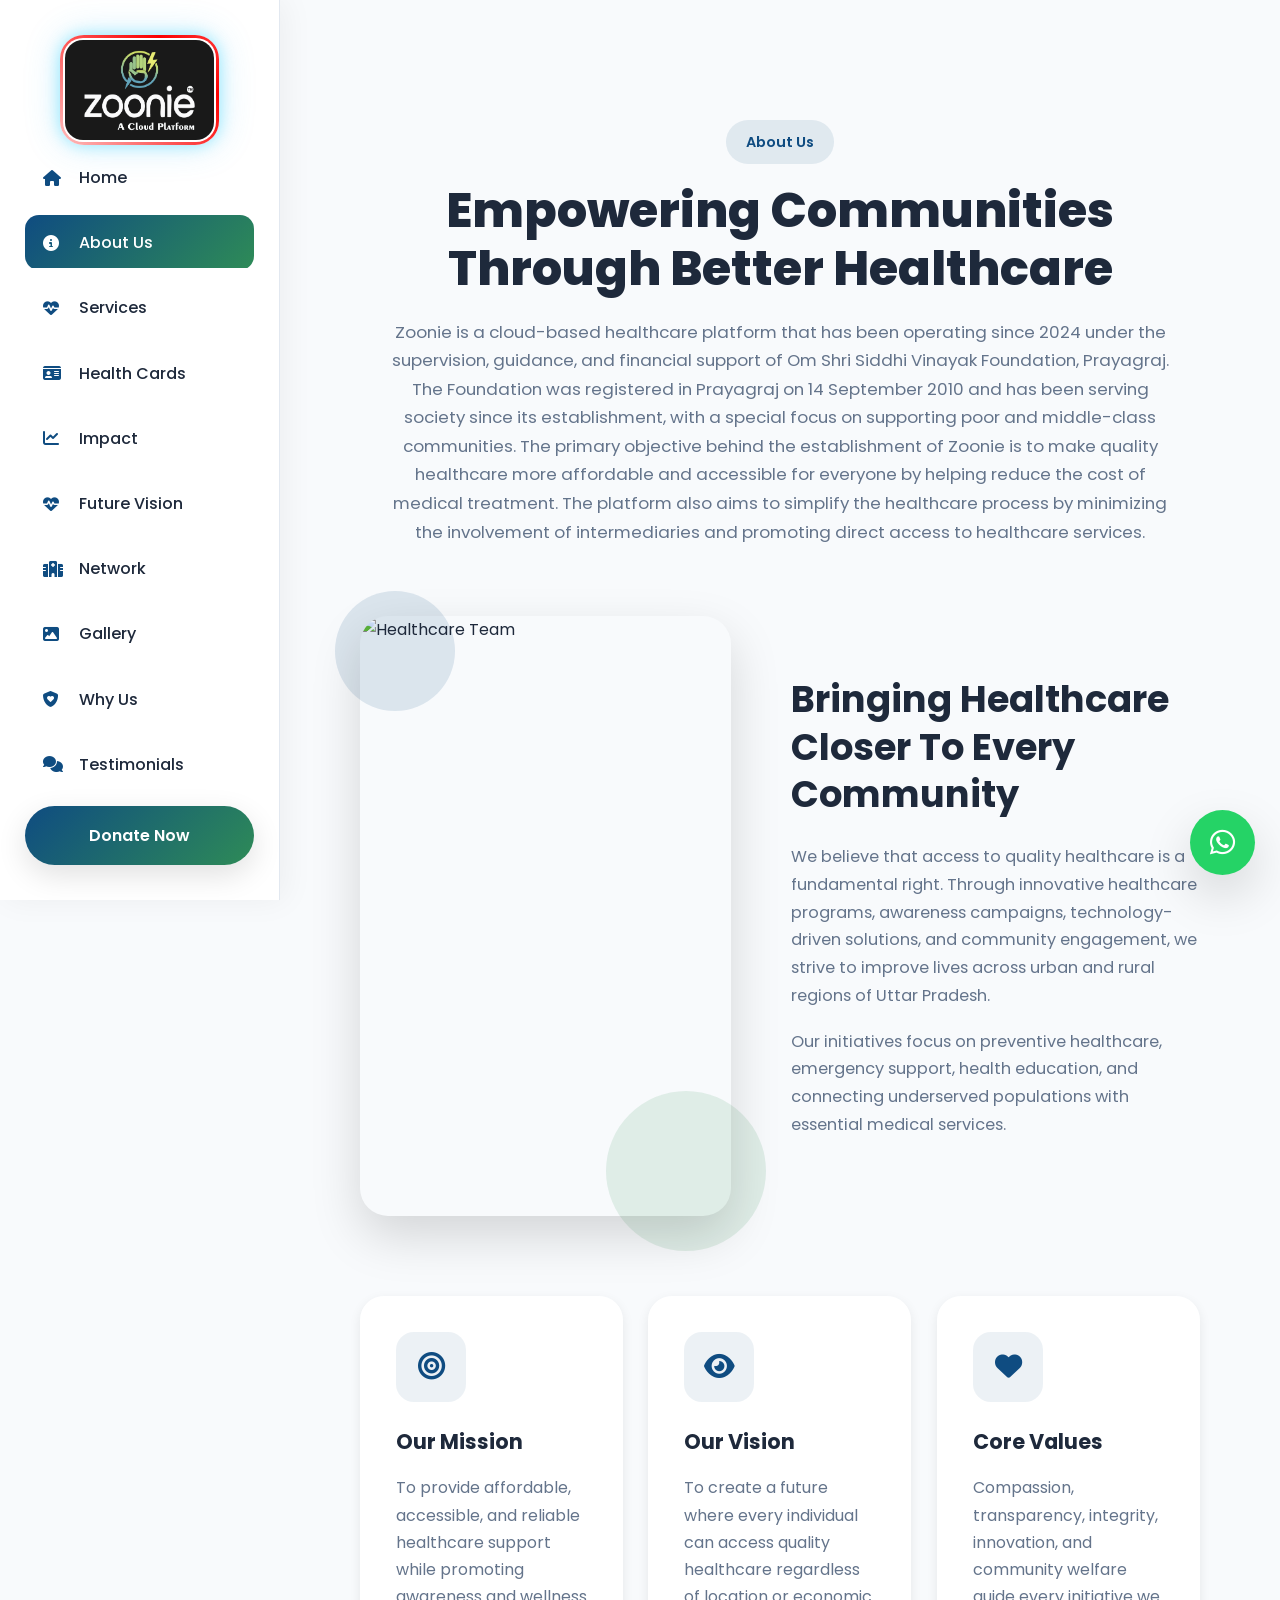
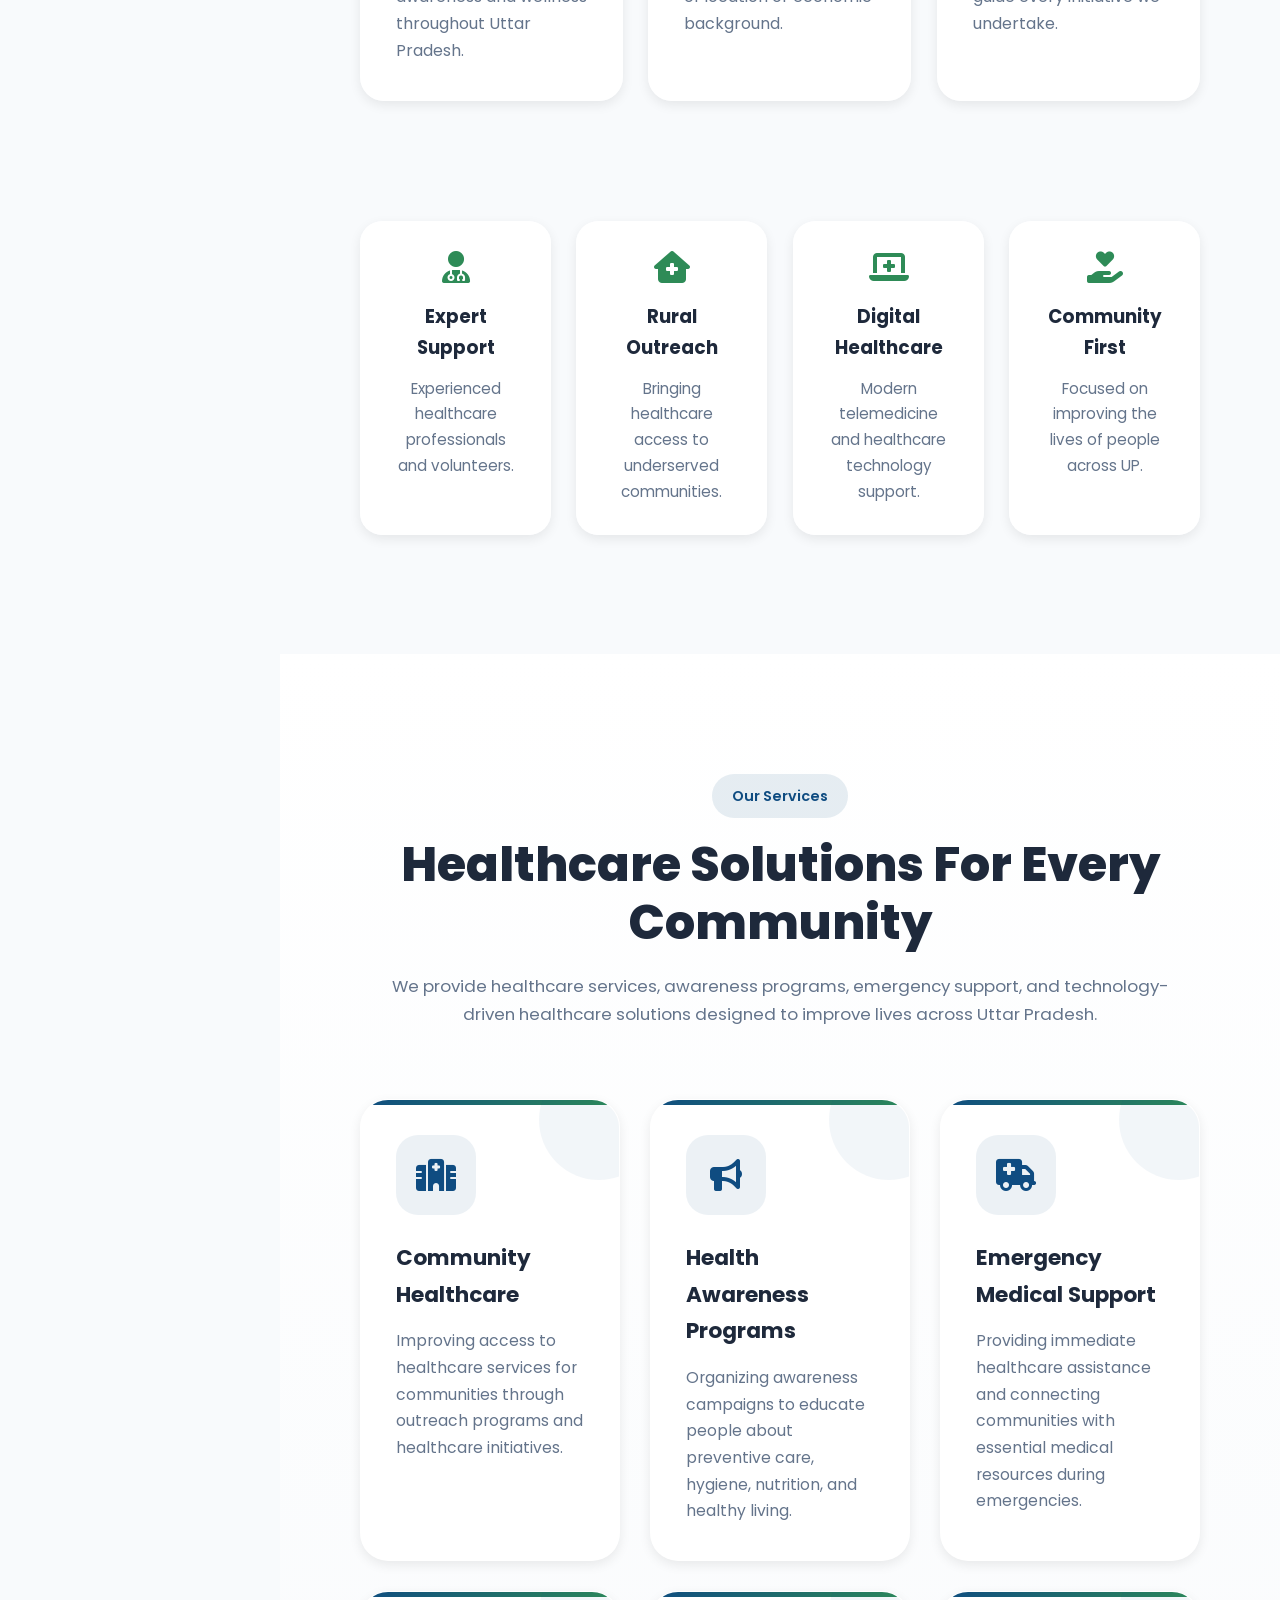
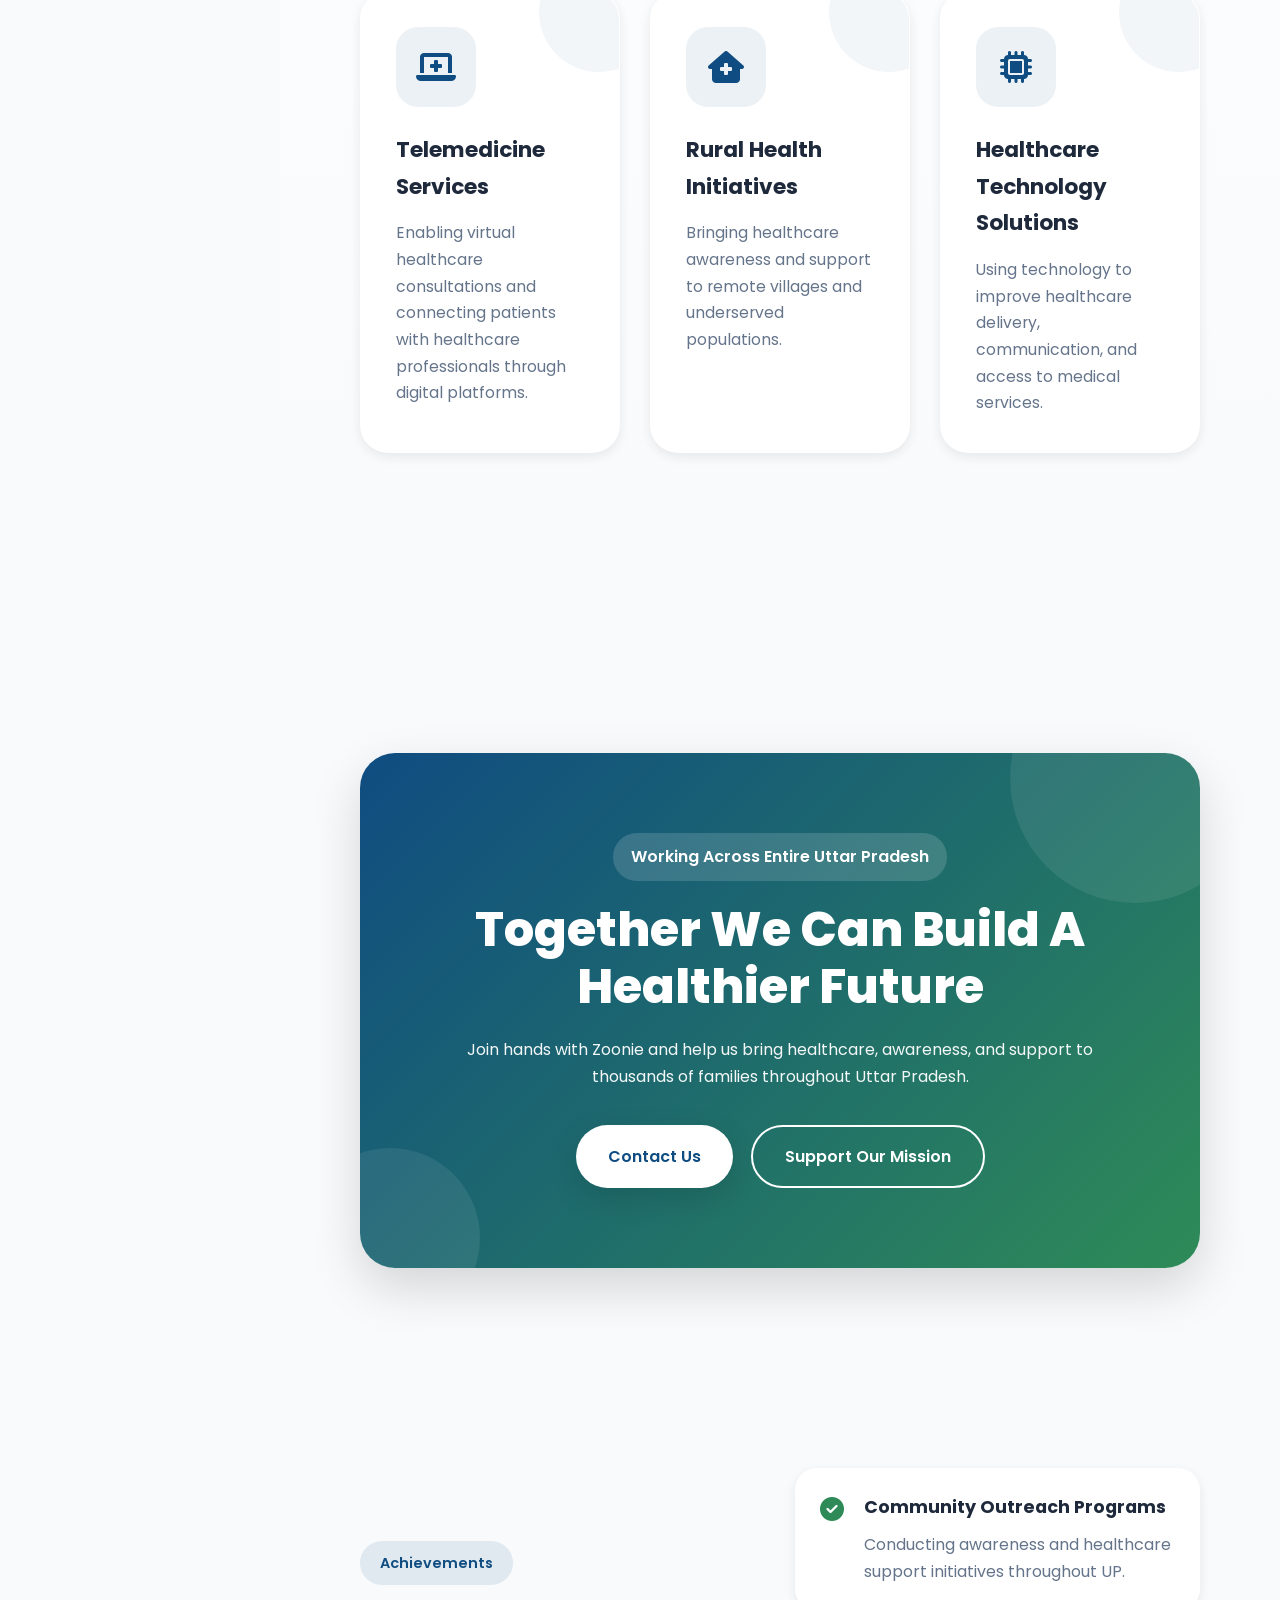
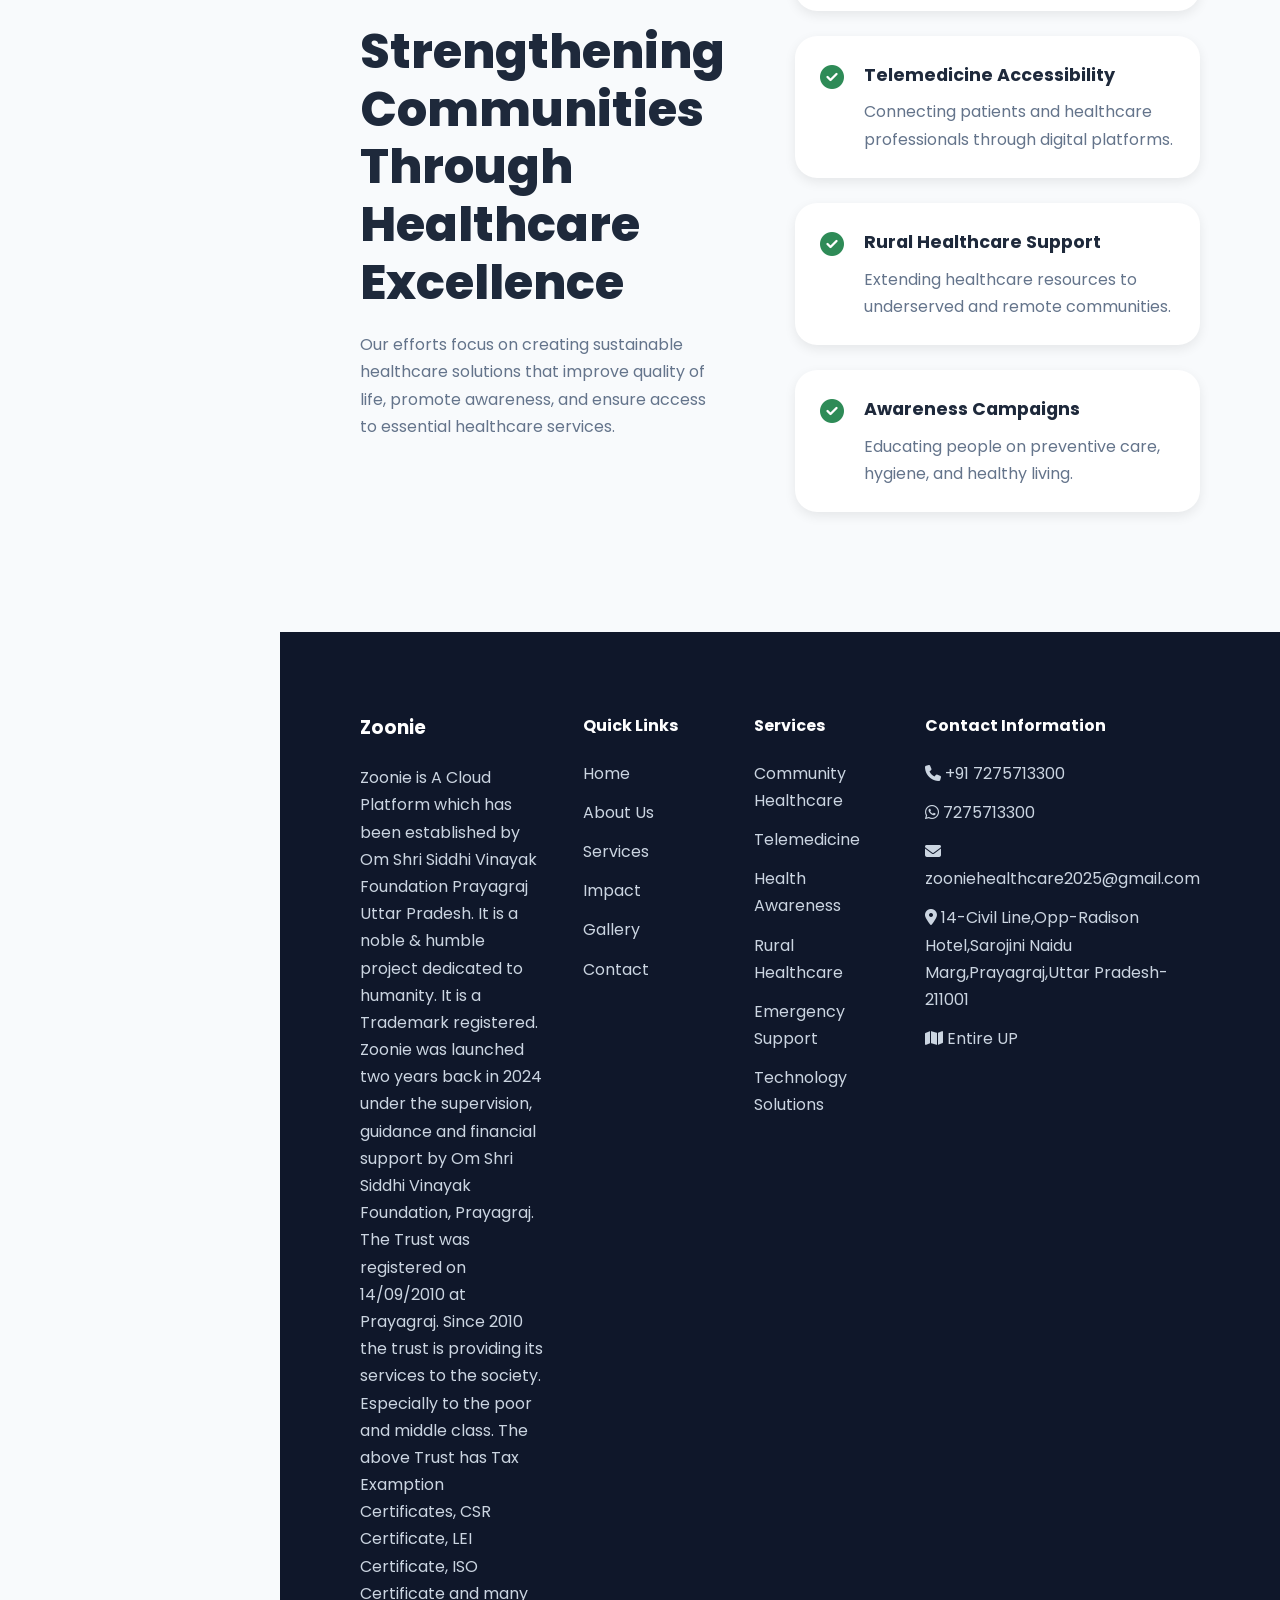
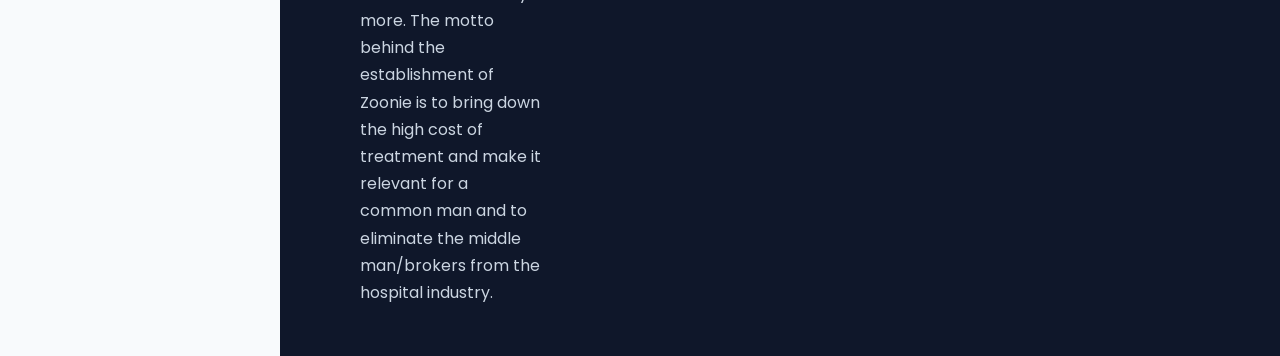
==== commit 184ff978: "docffffff" ====
--- a/about.html
+++ b/about.html
@@ -2,7 +2,7 @@
 <html lang="en">
 
 <head>
-
+      <!-- hello -->
      <meta charset="UTF-8" />
   <meta name="viewport" content="width=device-width, initial-scale=1.0" />
 
--- a/style.css
+++ b/style.css
@@ -607,6 +607,100 @@
 }
 
 /* =======================================================
+   SIDEBAR SUBMENU (Documents)
+======================================================= */
+
+.submenu-toggle {
+  display: flex;
+
+  align-items: center;
+
+  gap: 14px;
+
+  width: 100%;
+
+  padding: 14px 18px;
+
+  border: none;
+
+  border-radius: 14px;
+
+  background: transparent;
+
+  color: var(--text);
+
+  font: inherit;
+
+  font-weight: 500;
+
+  cursor: pointer;
+
+  transition: var(--transition);
+}
+
+.submenu-toggle > i:first-child {
+  width: 22px;
+
+  font-size: 1rem;
+
+  color: var(--primary);
+}
+
+.submenu-toggle span {
+  flex: 1;
+
+  text-align: left;
+}
+
+.submenu-chevron {
+  font-size: 0.75rem;
+
+  color: var(--primary);
+
+  transition: transform 0.3s ease;
+}
+
+.submenu-toggle:hover {
+  background: rgba(15, 76, 129, 0.08);
+
+  color: var(--primary);
+}
+
+.has-submenu.open .submenu-chevron {
+  transform: rotate(180deg);
+}
+
+.has-submenu.open .submenu-toggle {
+  background: rgba(15, 76, 129, 0.08);
+
+  color: var(--primary);
+}
+
+.submenu {
+  max-height: 0;
+
+  overflow: hidden;
+
+  transition: max-height 0.4s ease;
+}
+
+.has-submenu.open .submenu {
+  max-height: 800px;
+}
+
+.submenu li a {
+  padding: 11px 18px 11px 52px !important;
+
+  font-size: 0.92rem;
+}
+
+.submenu li a i {
+  width: 18px !important;
+
+  font-size: 0.85rem !important;
+}
+
+/* =======================================================
    DONATE BUTTON
 ======================================================= */
 
@@ -5506,4 +5600,228 @@
 
 .more-video-btn i{
     font-size:20px;
+}
+
+/* =======================================================
+   DOCUMENTS PAGE
+======================================================= */
+
+.docs-jump {
+  display: flex;
+
+  flex-wrap: wrap;
+
+  gap: 12px;
+
+  justify-content: center;
+
+  margin: 40px 0 20px;
+}
+
+.docs-jump a {
+  padding: 10px 20px;
+
+  border-radius: 50px;
+
+  background: #f4f7fb;
+
+  color: var(--primary);
+
+  font-size: 0.9rem;
+
+  font-weight: 600;
+
+  transition: var(--transition);
+}
+
+.docs-jump a:hover {
+  background: var(--gradient);
+
+  color: #fff;
+
+  transform: translateY(-3px);
+}
+
+.docs-jump a.active {
+  background: var(--gradient);
+
+  color: #fff;
+}
+
+.doc-card.hide {
+  display: none;
+}
+
+.doc-card {
+  background: #fff;
+
+  border-radius: 22px;
+
+  box-shadow: var(--shadow-md);
+
+  padding: 35px;
+
+  margin: 40px auto;
+
+  max-width: 900px;
+
+  scroll-margin-top: 30px;
+}
+
+.doc-card h2 {
+  color: var(--primary);
+
+  margin-bottom: 8px;
+
+  display: flex;
+
+  align-items: center;
+
+  gap: 12px;
+}
+
+.doc-card h2 i {
+  font-size: 1.4rem;
+}
+
+.doc-card > p {
+  color: var(--text-light);
+
+  margin-bottom: 22px;
+}
+
+.doc-preview {
+  border-radius: 16px;
+
+  overflow: hidden;
+
+  border: 1px solid #e6edf5;
+
+  background: #f4f7fb;
+}
+
+.doc-preview iframe {
+  display: block;
+
+  width: 100%;
+
+  height: 520px;
+
+  border: none;
+}
+
+.doc-preview img {
+  display: block;
+
+  width: 100%;
+
+  max-height: 560px;
+
+  object-fit: contain;
+
+  background: #fff;
+}
+
+.doc-preview-grid {
+  display: grid;
+
+  grid-template-columns: 1fr 1fr;
+
+  gap: 15px;
+}
+
+.doc-preview-grid img {
+  border-radius: 12px;
+}
+
+.doc-actions {
+  display: flex;
+
+  flex-wrap: wrap;
+
+  gap: 14px;
+
+  margin-top: 22px;
+}
+
+.doc-actions .btn {
+  padding: 13px 28px;
+
+  font-size: 0.95rem;
+}
+
+.doc-btn-outline {
+  border: 2px solid var(--primary);
+
+  color: var(--primary);
+
+  background: transparent;
+}
+
+.doc-btn-outline:hover {
+  background: var(--primary);
+
+  color: #fff;
+
+  transform: translateY(-4px);
+}
+
+.doc-mobile-fallback {
+  display: none;
+}
+
+@media (max-width: 768px) {
+  .doc-card {
+    padding: 24px 18px;
+  }
+
+  .doc-preview iframe {
+    height: 380px;
+  }
+
+  .doc-preview-grid {
+    grid-template-columns: 1fr;
+  }
+
+  .doc-preview:has(iframe) {
+    display: none;
+  }
+
+  .doc-mobile-fallback {
+    display: flex;
+
+    align-items: center;
+
+    gap: 14px;
+
+    background: #f4f7fb;
+
+    border: 1px solid #e6edf5;
+
+    border-radius: 16px;
+
+    padding: 18px;
+  }
+
+  .doc-mobile-fallback i {
+    font-size: 2rem;
+
+    color: #d93025;
+
+    flex-shrink: 0;
+  }
+
+  .doc-mobile-fallback strong {
+    display: block;
+
+    font-size: 0.95rem;
+
+    word-break: break-word;
+  }
+
+  .doc-mobile-fallback span {
+    font-size: 0.82rem;
+
+    color: var(--text-light);
+  }
 }
